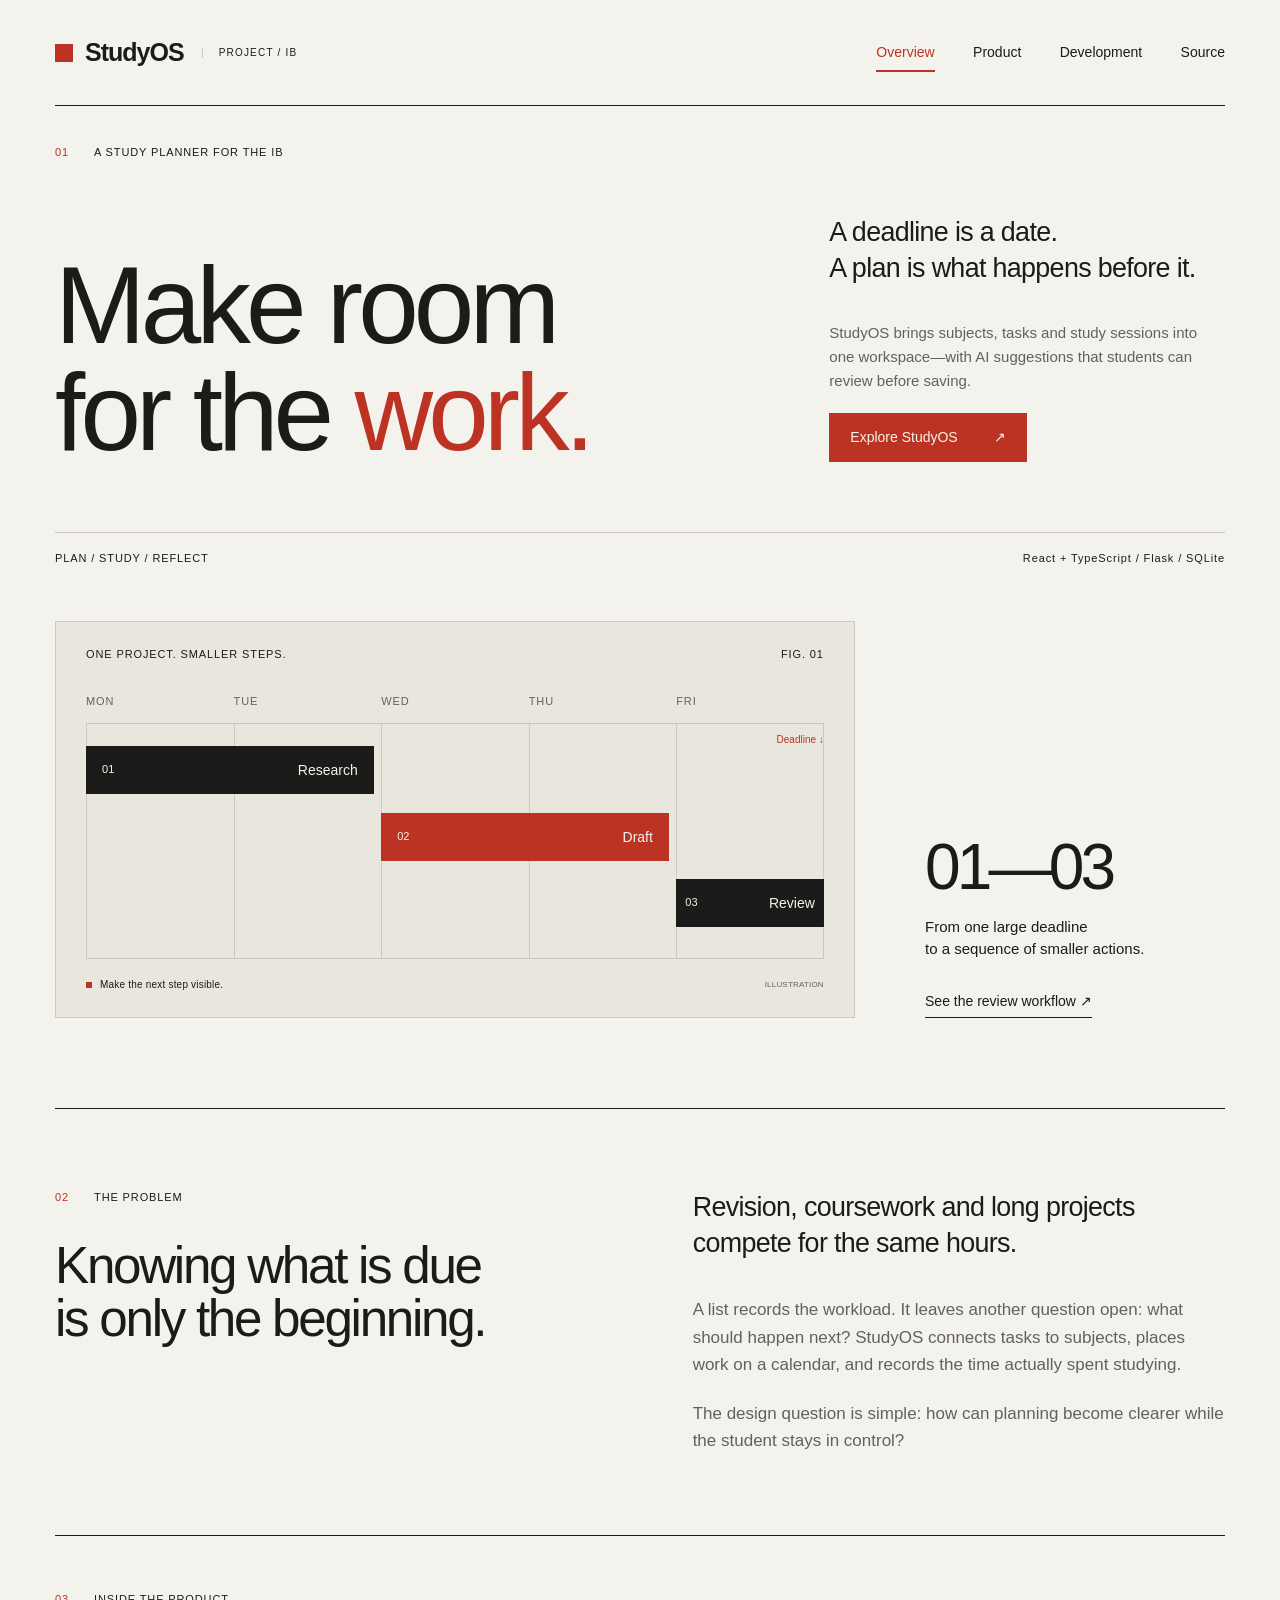
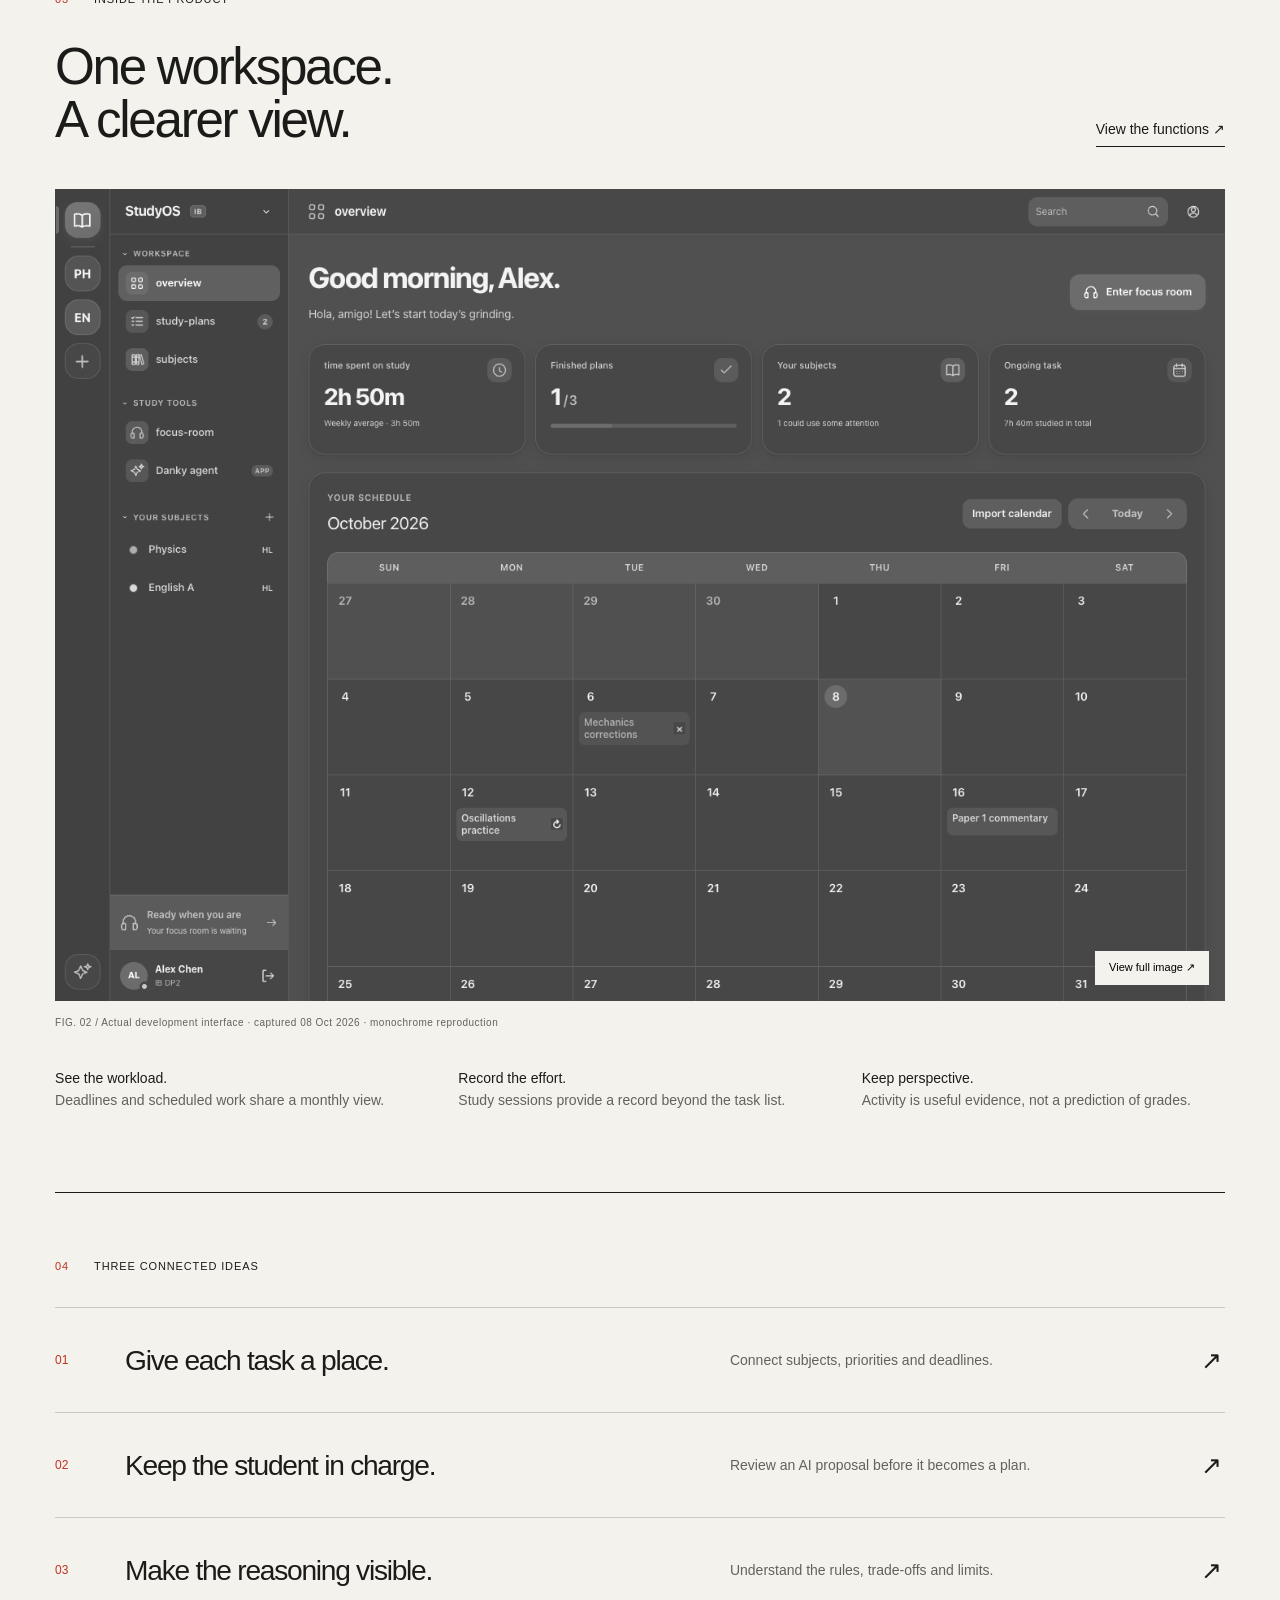
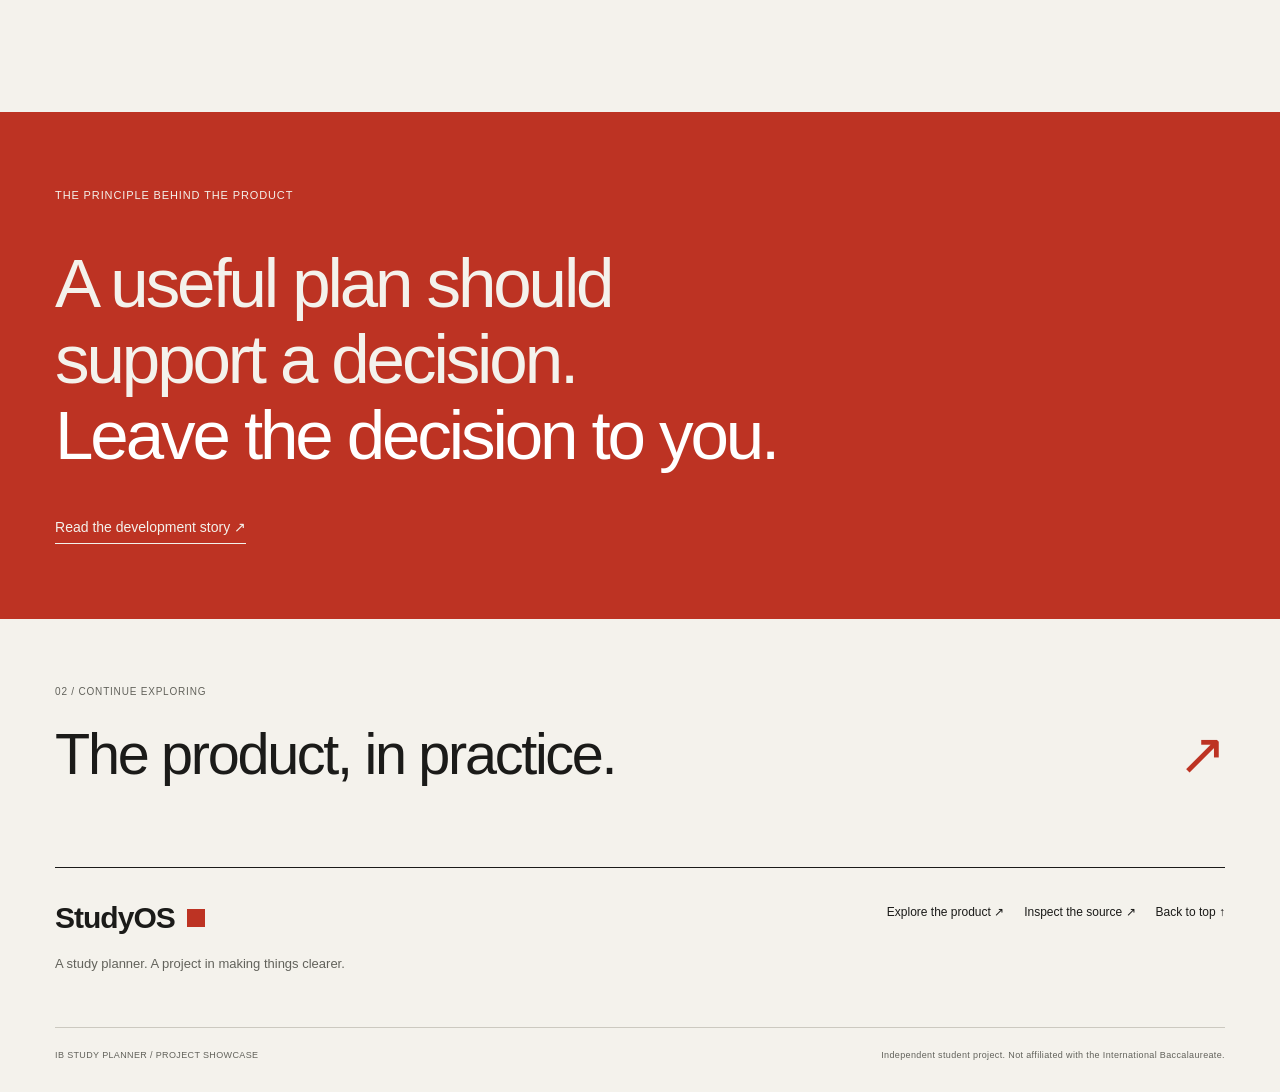
==== index.html @ 7ecabd6c "Fix Pages 404 by publishing showcase files at repository root" ====
<!doctype html>
<html lang="en"><head><meta charset="utf-8"><meta name="viewport" content="width=device-width, initial-scale=1"><meta name="description" content="StudyOS is an IB study planner connecting subjects, deadlines, study sessions and reviewed AI planning. Explore the product and how it is built."><meta name="theme-color" content="#f4f2ec"><title>Overview — StudyOS</title><link rel="icon" href="assets/favicon.svg" type="image/svg+xml"><link rel="stylesheet" href="assets/styles.css"><script src="assets/main.js" defer></script></head>
<body><a class="skip" href="#main">Skip to content</a><header class="site-header wrap"><a class="brand" href="index.html" aria-label="StudyOS home"><span class="brand-mark" aria-hidden="true"></span>StudyOS<span class="brand-tag">PROJECT / IB</span></a><button class="menu-toggle" aria-expanded="false" aria-controls="navigation" hidden>Menu <span aria-hidden="true">+</span></button><nav id="navigation" aria-label="Main navigation"><a href="index.html" aria-current="page">Overview</a><a href="product.html">Product</a><a href="development.html">Development</a><a href="source.html">Source</a></nav></header>
<main id="main">
<section class="hero wrap"><p class="eyebrow"><span>01</span>A STUDY PLANNER FOR THE IB</p><div class="hero-grid"><h1>Make room<br>for the <em>work.</em></h1><div class="hero-aside"><p class="lead">A deadline is a date.<br>A plan is what happens before it.</p><p>StudyOS brings subjects, tasks and study sessions into one workspace—with AI suggestions that students can review before saving.</p><a class="button" href="product.html">Explore StudyOS <span>↗</span></a></div></div><div class="hero-bottom"><span>PLAN / STUDY / REFLECT</span><span>React + TypeScript / Flask / SQLite</span></div></section>
<section class="wrap opening-visual"><div class="week-graphic" aria-label="Illustrative planning diagram: research, draft and review arranged across a week"><div class="graphic-top"><span>ONE PROJECT. SMALLER STEPS.</span><span>FIG. 01</span></div><div class="week-head"><span>MON</span><span>TUE</span><span>WED</span><span>THU</span><span>FRI</span></div><div class="week-body"><div class="week-lines" aria-hidden="true"><i></i><i></i><i></i><i></i><i></i></div><div class="week-block research"><b>01</b><span>Research</span></div><div class="week-block draft"><b>02</b><span>Draft</span></div><div class="week-block review"><b>03</b><span>Review</span></div><span class="deadline">Deadline ↓</span></div><div class="graphic-bottom"><span class="red-dot"></span>Make the next step visible.<span>ILLUSTRATION</span></div></div><div class="visual-note"><span class="oversize-number">01—03</span><p>From one large deadline<br>to a sequence of smaller actions.</p><a class="text-link" href="product.html#review">See the review workflow ↗</a></div></section>
<section class="wrap editorial-section"><div><p class="eyebrow"><span>02</span>THE PROBLEM</p><h2>Knowing what is due<br>is only the beginning.</h2></div><div class="prose"><p class="lead">Revision, coursework and long projects compete for the same hours.</p><p>A list records the workload. It leaves another question open: what should happen next? StudyOS connects tasks to subjects, places work on a calendar, and records the time actually spent studying.</p><p>The design question is simple: how can planning become clearer while the student stays in control?</p></div></section>
<section class="wrap evidence"><p class="eyebrow"><span>03</span>INSIDE THE PRODUCT</p><div class="section-heading"><h2>One workspace.<br>A clearer view.</h2><a class="text-link" href="product.html">View the functions ↗</a></div><figure class="capture"><button class="image-zoom" data-image="assets/images/overview.png" data-alt="StudyOS overview with study totals, subject navigation and a monthly task calendar" aria-label="Enlarge: StudyOS overview with study totals, subject navigation and a monthly task calendar"><img src="assets/images/overview.png" alt="StudyOS overview with study totals, subject navigation and a monthly task calendar" loading="lazy" width="1440" height="1000"><span class="zoom-label">View full image ↗</span></button><figcaption>FIG. 02 / Actual development interface · captured 08 Oct 2026 · monochrome reproduction</figcaption></figure><div class="caption-grid"><p><b>See the workload.</b><br>Deadlines and scheduled work share a monthly view.</p><p><b>Record the effort.</b><br>Study sessions provide a record beyond the task list.</p><p><b>Keep perspective.</b><br>Activity is useful evidence, not a prediction of grades.</p></div></section>
<section class="wrap selected-section"><p class="eyebrow"><span>04</span>THREE CONNECTED IDEAS</p><a class="feature-row" href="product.html#organise"><span>01</span><h3>Give each task a place.</h3><p>Connect subjects, priorities and deadlines.</p><b>↗</b></a><a class="feature-row" href="product.html#review"><span>02</span><h3>Keep the student in charge.</h3><p>Review an AI proposal before it becomes a plan.</p><b>↗</b></a><a class="feature-row" href="development.html#decisions"><span>03</span><h3>Make the reasoning visible.</h3><p>Understand the rules, trade-offs and limits.</p><b>↗</b></a></section>
<section class="statement"><div class="wrap"><p class="eyebrow">THE PRINCIPLE BEHIND THE PRODUCT</p><p class="statement-text">A useful plan should<br>support a decision.<br><span>Leave the decision to you.</span></p><a href="development.html" class="text-link">Read the development story ↗</a></div></section><a class="next-page wrap" href="product.html"><span class="eyebrow">02 / CONTINUE EXPLORING</span><span>The product, in practice.<b aria-hidden="true">↗</b></span></a>
</main><footer class="wrap site-footer"><div><a class="brand" href="index.html">StudyOS<span class="brand-mark" aria-hidden="true"></span></a><p>A study planner. A project in making things clearer.</p></div><div class="footer-links"><a href="product.html">Explore the product ↗</a><a href="source.html">Inspect the source ↗</a><a href="#main">Back to top ↑</a></div><div class="footer-bottom"><span>IB STUDY PLANNER / PROJECT SHOWCASE</span><span>Independent student project. Not affiliated with the International Baccalaureate.</span></div></footer><dialog class="image-dialog" aria-labelledby="image-title"><div class="dialog-top"><p id="image-title">Product screenshot</p><button class="close-dialog" aria-label="Close enlarged screenshot">Close ×</button></div><img alt=""><p class="dialog-hint">Development capture · monochrome reproduction</p></dialog></body></html>
---- assets/styles.css ----
:root{--paper:#f4f2ec;--ink:#1b1b19;--muted:#62625b;--red:#bd3323;--line:#ccc9c0;--soft:#e9e6dd;--white:#fff;--gutter:clamp(22px,4.3vw,78px)}*{box-sizing:border-box}html{scroll-behavior:auto;scroll-padding-top:30px}body{margin:0;background:var(--paper);color:var(--ink);font-family:"Helvetica Neue",Helvetica,Arial,sans-serif;font-size:17px;line-height:1.6;-webkit-font-smoothing:antialiased}::selection{background:var(--red);color:white}a{color:inherit;text-decoration:none}a,button,input,summary{-webkit-tap-highlight-color:transparent}button,input{font:inherit}button{cursor:pointer}button:disabled{cursor:default}button,a,summary,input{outline-offset:6px}:focus-visible{outline:2px solid var(--red)}p{margin:0 0 1.3em}h1,h2,h3{margin:0;line-height:1.04;font-weight:500;letter-spacing:-.045em}h1{font-size:clamp(58px,8.5vw,132px);line-height:.98}h2{font-size:clamp(36px,4vw,62px)}h3{font-size:28px}h1 em{font-style:normal;color:var(--red)}img{display:block;max-width:100%}.wrap{width:calc(100% - var(--gutter)*2);max-width:1440px;margin-inline:auto}.skip{position:fixed;top:-90px;left:20px;background:var(--ink);color:white;padding:12px 24px;z-index:20}.skip:focus{top:15px}.site-header{min-height:106px;display:flex;align-items:center;justify-content:space-between;border-bottom:1px solid var(--ink);gap:24px}.brand{display:inline-flex;align-items:center;gap:12px;font-size:25px;font-weight:700;letter-spacing:-1px;line-height:1}.brand-mark{display:block;width:18px;height:18px;background:var(--red)}.brand-tag{font-size:10px;letter-spacing:.12em;font-weight:500;border-left:1px solid var(--line);padding-left:16px;margin-left:6px}nav{display:flex;gap:clamp(18px,3vw,43px);font-size:14px}nav a{position:relative;padding:12px 0}nav a::after{content:"";position:absolute;left:0;bottom:4px;width:0;height:2px;background:var(--red);transition:width .18s}nav a:hover::after,nav a[aria-current=page]::after{width:100%}nav a[aria-current=page]{color:var(--red)}.menu-toggle{display:none;border:0;background:none;padding:8px 0;font-size:14px}.menu-toggle span{margin-left:14px}.eyebrow,.hero-bottom,.graphic-top,.graphic-bottom,.week-head,.specimen-top,.demo-top,.proposal-status,.function-list article>span,.status-label,.map-caption,.system-flow small,.system-aside>span,.repo-link>div,.footer-bottom,.small-note,.capture figcaption,.dialog-hint{font-size:11px;font-weight:500;letter-spacing:.08em;line-height:1.6}.eyebrow{display:flex;align-items:baseline;gap:25px;margin:0 0 32px;text-transform:uppercase}.eyebrow>span{color:var(--red)}.hero{padding-top:38px}.hero-grid{display:grid;grid-template-columns:7fr 4fr;gap:7%;padding:20px 0 66px;align-items:end}.hero-aside{max-width:370px;padding-bottom:4px}.hero-aside p:not(.lead){font-size:15px;color:var(--muted)}.lead{font-size:clamp(21px,2.1vw,30px);line-height:1.35;letter-spacing:-.025em}.button{display:inline-flex;justify-content:space-between;align-items:center;gap:36px;background:var(--red);border:1px solid var(--red);padding:14px 20px;color:var(--paper);font-size:14px;line-height:1.4;transition:background .2s}.button:hover{background:var(--ink);border-color:var(--ink)}.button:disabled{background:var(--ink);border-color:var(--ink)}.hero-bottom{display:flex;justify-content:space-between;border-top:1px solid var(--line);padding:17px 0}.opening-visual{display:grid;grid-template-columns:8fr 3fr;gap:6%;padding:36px 0 90px;align-items:end}.week-graphic{background:var(--soft);border:1px solid var(--line);padding:24px 30px}.graphic-top{display:flex;justify-content:space-between;margin-bottom:30px;gap:15px}.week-head{display:grid;grid-template-columns:repeat(5,1fr);padding-bottom:12px;color:var(--muted)}.week-body{position:relative;height:236px;border-top:1px solid var(--line);border-bottom:1px solid var(--line);margin-bottom:18px}.week-lines{position:absolute;inset:0;display:grid;grid-template-columns:repeat(5,1fr)}.week-lines i{border-left:1px solid var(--line)}.week-lines i:last-child{border-right:1px solid var(--line)}.week-block{position:absolute;display:flex;justify-content:space-between;align-items:center;font-size:14px;padding:13px 16px;color:var(--paper);gap:10px}.week-block b{font-size:11px;font-weight:400}.research{left:0;top:22px;width:39%;background:var(--ink)}.draft{left:40%;top:89px;width:39%;background:var(--red)}.review{left:80%;top:155px;width:20%;background:var(--ink);padding-inline:9px}.deadline{position:absolute;right:0;top:8px;color:var(--red);font-size:10px}.graphic-bottom{display:flex;align-items:center;gap:8px;font-size:10px;letter-spacing:.02em}.graphic-bottom>span:last-child{margin-left:auto;color:var(--muted);font-size:8px}.red-dot{width:6px;height:6px;background:var(--red)}.oversize-number{font-size:clamp(38px,5vw,72px);letter-spacing:-.06em;line-height:1}.visual-note p{font-size:15px;line-height:1.45;margin:17px 0 27px}.text-link{font-size:14px;display:inline-block;border-bottom:1px solid currentColor;padding-bottom:5px}.text-link:hover{color:var(--red)}.editorial-section{display:grid;grid-template-columns:1fr 1fr;gap:9%;padding-block:80px;border-top:1px solid var(--ink)}.prose{max-width:550px}.prose p:last-child{margin-bottom:0}.prose p:not(.lead){color:var(--muted)}.evidence{padding-block:55px 80px;border-top:1px solid var(--ink)}.section-heading{display:flex;justify-content:space-between;align-items:end;gap:36px;margin-bottom:42px}.section-heading>p{max-width:390px;font-size:16px;margin:0;color:var(--muted)}.capture{margin:0}.image-zoom{position:relative;display:block;width:100%;padding:0;border:0;background:#424242;overflow:hidden}.image-zoom img{width:100%;height:auto;filter:grayscale(1)}.zoom-label{position:absolute;right:16px;bottom:16px;background:var(--paper);padding:8px 14px;font-size:11px}.image-zoom:hover .zoom-label{background:var(--red);color:var(--paper)}.capture figcaption{margin-top:14px;font-size:10px;letter-spacing:.05em;color:var(--muted)}.caption-grid{display:grid;grid-template-columns:repeat(3,1fr);gap:40px;margin-top:36px}.caption-grid p{font-size:14px;margin:0;color:var(--muted)}.caption-grid b{color:var(--ink);font-weight:500}.selected-section{padding-block:65px 90px;border-top:1px solid var(--ink)}.feature-row{display:grid;grid-template-columns:45px 1.3fr 1fr 24px;gap:25px;align-items:center;padding:32px 0;border-top:1px solid var(--line)}.feature-row>span{font-size:12px;color:var(--red)}.feature-row h3{font-size:clamp(22px,2.2vw,32px)}.feature-row p{font-size:14px;color:var(--muted);margin:0}.feature-row>b{font-weight:400;font-size:25px}.feature-row:hover h3{color:var(--red)}.statement{background:var(--red);color:var(--paper);padding:75px 0}.statement-text{font-size:clamp(36px,5.4vw,80px);letter-spacing:-.045em;line-height:1.1;margin:40px 0}.statement-text>span{color:#fff}.statement .text-link:hover{color:var(--paper)}.next-page{display:block;padding-block:65px 80px}.next-page>.eyebrow{font-size:10px;color:var(--muted);margin-bottom:23px}.next-page>span:last-child{display:flex;justify-content:space-between;align-items:center;font-size:clamp(29px,4.5vw,65px);line-height:1.1;letter-spacing:-.04em;gap:20px}.next-page b{font-weight:400;color:var(--red)}.next-page:hover>span:last-child{color:var(--red)}.site-footer{border-top:1px solid var(--ink);padding-top:35px;display:grid;grid-template-columns:1fr 1fr;gap:35px}.site-footer .brand{font-size:30px}.site-footer p{font-size:13px;margin-top:18px;color:var(--muted)}.footer-links{display:flex;justify-content:flex-end;gap:20px;align-items:start;flex-wrap:wrap;font-size:12px}.footer-links a:hover{color:var(--red)}.footer-bottom{grid-column:1/-1;display:flex;justify-content:space-between;gap:25px;color:var(--muted);padding:20px 0 30px;border-top:1px solid var(--line);font-size:9px;letter-spacing:.04em}.page-intro{padding-block:38px 75px}.page-intro h1{margin:25px 0 48px}.intro-tail{display:grid;grid-template-columns:1fr 1fr;gap:9%;align-items:start}.intro-tail p{margin:0;max-width:540px}.intro-tail p:not(.lead){font-size:16px;color:var(--muted)}.task-specimen{border:1px solid var(--line);padding:25px;margin-top:35px}.specimen-top{display:flex;justify-content:space-between;gap:20px;color:var(--red);font-size:9px}.task-specimen h3{font-size:26px;line-height:1.2;margin:22px 0}.task-specimen dl{margin:0}.task-specimen dl>div{display:grid;grid-template-columns:100px 1fr;gap:12px;padding:12px 0;border-top:1px solid var(--line);font-size:13px}.task-specimen dt{color:var(--muted)}.task-specimen dd{margin:0}.demo-section{background:var(--soft);padding-block:70px}.demo{border:1px solid var(--ink);background:var(--paper)}.demo-top{display:flex;justify-content:space-between;gap:20px;padding:16px 25px;border-bottom:1px solid var(--line);font-size:9px}.step-track{display:grid;grid-template-columns:repeat(3,1fr);padding:0;margin:0;list-style:none;border-bottom:1px solid var(--line)}.step-track li{padding:20px 25px;color:var(--muted);font-size:14px;border-right:1px solid var(--line)}.step-track li:last-child{border:0}.step-track b{font-weight:400;margin-right:20px}.step-track li[aria-current=step]{background:var(--red);color:var(--paper)}.demo-content{display:grid;grid-template-columns:1fr 1fr;gap:9%;padding:40px}.demo-content h3{font-size:34px;line-height:1.1;margin-bottom:20px}.demo-content p:not(.eyebrow){font-size:14px}.demo-content .eyebrow{font-size:10px;color:var(--red);margin-bottom:22px}.demo-actions{display:flex;gap:15px;align-items:center;flex-wrap:wrap;margin-top:28px}.reset-button{background:none;border:0;border-bottom:1px solid var(--muted);padding:5px 0;font-size:12px}.demo-feedback{min-height:23px;margin:15px 0 0;color:var(--red);font-size:13px!important}.proposal{align-self:start;border:1px solid var(--line);padding:22px}.proposal-status{color:var(--red);font-size:10px!important;padding-bottom:14px;border-bottom:1px solid var(--line);margin-bottom:20px}.proposal label{display:flex;justify-content:space-between;gap:10px;font-size:12px}.proposal label span{font-size:10px;color:var(--muted)}.proposal input{width:100%;font-size:17px;margin:12px 0 20px;padding:12px;border:1px solid var(--line);background:transparent;min-width:0;border-radius:0;color:var(--ink)}.proposal input:not([readonly]){border-color:var(--red);background:white}.proposal-row{display:grid;grid-template-columns:22px 1fr auto;gap:12px;align-items:center;border-top:1px solid var(--line);padding:18px 0;font-size:12px}.proposal-row b{font-weight:500}.proposal-row small{color:var(--muted)}.proposal-foot{padding-top:16px;border-top:1px solid var(--line);color:var(--muted);font-size:11px!important;margin:0}.below-demo{display:grid;grid-template-columns:1fr 1fr;gap:9%;margin-top:25px;align-items:start}.below-demo p{font-size:13px;margin:0}.below-demo .text-link{justify-self:end}.small-note{font-size:12px;font-weight:400;letter-spacing:0;color:var(--muted);margin:22px 0 0}.function-list article{padding-block:28px;border-top:1px solid var(--line)}.function-list article:first-child{padding-top:0;border:0}.function-list article>span{color:var(--red);font-size:10px}.function-list h3{margin:14px 0;font-size:28px;line-height:1.1}.function-list p{font-size:15px;color:var(--muted);margin:0}.requirements{padding-left:22px}.requirements li{padding:0 0 18px 6px;font-size:16px}.requirements b{font-weight:500}.system-section,.data-section,.roadmap-section{padding-block:70px 85px;border-top:1px solid var(--ink)}.system-flow{display:grid;grid-template-columns:1fr 50px 1fr 50px 1fr;align-items:center}.system-flow article{min-height:235px;padding:28px 22px;background:var(--soft);border-top:3px solid var(--ink);display:flex;flex-direction:column}.system-flow article>span{font-size:10px;color:var(--red);letter-spacing:.07em}.system-flow h3{margin:25px 0 15px;font-size:30px}.system-flow p{font-size:14px;color:var(--muted)}.system-flow small{margin-top:auto;font-size:10px;letter-spacing:0}.flow-arrow{text-align:center;color:var(--red);font-size:27px}.system-aside{border-top:1px solid var(--line);padding-top:23px;margin:28px 0 0;font-size:14px;color:var(--muted)}.system-aside>span{color:var(--red);margin-right:20px}.data-map{background:var(--soft);padding:38px}.data-owner{max-width:350px;margin:auto;text-align:center;border:1px solid var(--ink);padding:25px;background:var(--paper)}.data-owner>span{font-size:10px;color:var(--red);letter-spacing:.08em}.data-owner h3{font-size:30px;margin:12px 0}.data-owner p{font-size:13px;margin:0}.map-connector{text-align:center;font-size:32px;color:var(--red);padding:15px}.data-branches{display:grid;grid-template-columns:repeat(3,1fr);gap:25px}.data-branches article{border-top:2px solid var(--red);padding:25px;background:var(--paper)}.data-branches article>span{font-size:11px;color:var(--red)}.data-branches h3{margin:15px 0}.data-branches p{font-size:14px;margin-bottom:20px}.data-branches small{font-size:11px;color:var(--muted)}.map-caption{text-align:center;font-size:11px;font-weight:400;letter-spacing:0;margin:25px auto 0;max-width:520px}details{border-top:1px solid var(--line)}details:last-child{border-bottom:1px solid var(--line)}summary{list-style:none;display:grid;grid-template-columns:45px 1fr 25px;gap:25px;align-items:center;cursor:pointer;padding:28px 0}summary::-webkit-details-marker{display:none}summary>span:first-child{font-size:12px;color:var(--red)}summary h3{font-size:clamp(22px,2.5vw,34px);line-height:1.2}.details-symbol{font-size:25px;font-weight:300;color:var(--red);transition:transform .2s}details[open] .details-symbol{transform:rotate(45deg)}.details-content{margin-left:70px;max-width:680px;padding-bottom:18px}.details-content p{font-size:15px;color:var(--muted)}.details-content b{font-weight:500;color:var(--ink)}.roadmap{list-style:none;padding:0;margin:0}.roadmap li{display:grid;grid-template-columns:80px 1fr;gap:35px;padding:30px 0;border-top:1px solid var(--line)}.roadmap-index{font-size:38px;letter-spacing:-.05em;color:var(--red);line-height:1.1}.status-label{font-size:9px;color:var(--red)}.roadmap h3{font-size:29px;margin:12px 0}.roadmap p{font-size:15px;color:var(--muted);margin:0;max-width:680px}.future .status-label{color:var(--muted)}.repositories{border-top:1px solid var(--ink);display:grid;grid-template-columns:1fr 1fr}.repo-link{padding:40px 35px 40px 0;display:flex;flex-direction:column}.repo-link+ .repo-link{border-left:1px solid var(--line);padding-left:35px;padding-right:0}.repo-link .eyebrow{color:var(--red);font-size:10px}.repo-link h2{display:flex;justify-content:space-between;font-size:clamp(30px,3.4vw,50px);gap:20px}.repo-link h2>span{color:var(--red)}.repo-link p{font-size:15px;max-width:400px;color:var(--muted);margin:25px 0 35px}.repo-link>div{display:flex;flex-direction:column;gap:5px;font-size:10px;letter-spacing:0;margin-top:auto;overflow-wrap:anywhere}.repo-link:hover h2{color:var(--red)}code{font-family:ui-monospace,SFMono-Regular,Consolas,monospace;font-size:.85em;background:var(--soft);padding:2px 5px;overflow-wrap:anywhere}.source-note{border-top:1px solid var(--ink);padding-top:55px}.source-note .inner{width:100%;padding-top:0;border:0}.image-dialog{width:min(96vw,1600px);max-width:none;max-height:94dvh;background:var(--paper);color:var(--ink);padding:18px;border:1px solid var(--ink)}.image-dialog::backdrop{background:#171717dd}.dialog-top{display:flex;justify-content:space-between;align-items:center;gap:20px;margin-bottom:15px}.dialog-top p{font-size:13px;margin:0}.close-dialog{background:var(--ink);color:white;border:0;padding:8px 14px;font-size:12px;flex-shrink:0}.image-dialog>img{margin:auto;filter:grayscale(1);max-height:75dvh;width:auto}.dialog-hint{font-size:10px;margin:10px 0 0;color:var(--muted)}
@media(min-width:1600px){.hero h1{font-size:140px}}@media(max-width:1000px){.brand-tag{display:none}.hero-grid{gap:5%;grid-template-columns:6fr 4fr}.hero-aside .lead{font-size:23px}.opening-visual{grid-template-columns:1fr}.visual-note{display:flex;align-items:center;gap:30px;margin-top:25px;justify-content:space-between}.visual-note p{margin:0}.oversize-number{font-size:44px}.feature-row{grid-template-columns:30px 1.2fr 1fr 20px;gap:20px}.demo-content{padding:28px;gap:6%}.demo-actions{align-items:start}.demo-content h3{font-size:28px}.system-flow{grid-template-columns:1fr 28px 1fr 28px 1fr}.system-flow article{padding:22px 16px}.system-flow h3{font-size:25px}.data-map{padding:28px}.data-branches{gap:15px}.data-branches article{padding:20px 15px}}
@media(max-width:700px){body{font-size:16px}.site-header{min-height:84px;position:relative;flex-wrap:wrap;gap:0;padding:22px 0}.brand{font-size:24px}.menu-toggle:not([hidden]){display:block}nav{width:100%;gap:0;justify-content:space-between;margin-top:20px;border-top:1px solid var(--line);padding-top:10px;font-size:12px}.js nav:not(.is-open){display:none}.hero{padding-top:28px}.eyebrow{font-size:10px;gap:18px;margin-bottom:25px}.hero-grid{grid-template-columns:1fr;gap:30px;padding:10px 0 35px}.hero h1{font-size:clamp(57px,13.5vw,93px)}.hero-aside{max-width:430px;display:block}.hero-aside .lead{font-size:23px}.hero-aside p:not(.lead){font-size:14px}.hero-bottom{font-size:8px;gap:18px}.hero-bottom span:last-child{text-align:right;max-width:135px}.opening-visual{padding:20px 0 50px}.week-graphic{padding:18px 14px}.graphic-top{font-size:8px;margin-bottom:25px}.week-head{font-size:8px}.week-body{height:215px}.week-block{padding:10px 9px;font-size:11px;gap:5px}.week-block b{font-size:9px}.research{width:40%}.draft{width:40%;top:85px}.review{padding-inline:5px;top:145px;font-size:10px}.review b{display:none}.graphic-bottom{font-size:8px;gap:5px}.graphic-bottom>span:last-child{font-size:7px}.visual-note{align-items:start;gap:20px;flex-wrap:wrap}.visual-note p{font-size:13px}.visual-note .text-link{font-size:12px;margin-left:auto}.oversize-number{font-size:35px}.editorial-section{grid-template-columns:1fr;gap:32px;padding-block:48px}.lead{font-size:23px}.evidence{padding-block:40px 45px}.section-heading{display:block;margin-bottom:28px}.section-heading .text-link{margin-top:24px}.section-heading>p{margin-top:25px;max-width:500px;font-size:15px}.capture figcaption{font-size:8px}.zoom-label{font-size:9px;padding:5px 9px;bottom:10px;right:10px}.caption-grid{gap:18px;grid-template-columns:1fr;margin-top:25px}.caption-grid p{font-size:13px;border-top:1px solid var(--line);padding-top:15px}.selected-section{padding-block:40px 50px}.feature-row{grid-template-columns:22px 1fr 20px;gap:15px;padding:25px 0}.feature-row p{grid-column:2;font-size:12px;margin-top:-3px}.feature-row>b{grid-column:3;grid-row:1}.feature-row h3{font-size:24px}.statement{padding-block:45px}.statement-text{font-size:clamp(32px,7vw,48px);margin-block:30px}.statement .eyebrow{font-size:9px}.next-page{padding-block:42px 50px}.next-page>span:last-child{font-size:32px}.site-footer{grid-template-columns:1fr;gap:20px;padding-top:28px}.site-footer p{margin-bottom:0;font-size:12px}.footer-links{justify-content:start;gap:18px;font-size:11px}.footer-bottom{display:flex;flex-direction:column;gap:8px;font-size:8px;padding-bottom:25px}.page-intro{padding-block:28px 45px}.page-intro h1{font-size:clamp(54px,12vw,84px);margin-bottom:32px}.intro-tail{grid-template-columns:1fr;gap:20px}.intro-tail p:not(.lead){font-size:15px}.task-specimen{padding:20px}.task-specimen h3{font-size:25px}.demo-section{padding-block:45px}.demo-top{padding:14px 16px;flex-direction:column;gap:4px;font-size:8px}.step-track li{padding:15px 10px;font-size:11px}.step-track b{margin-right:6px}.demo-content{grid-template-columns:1fr;padding:23px 18px;gap:25px}.demo-content h3{font-size:29px}.demo-content p:not(.eyebrow){font-size:13px}.proposal{padding:18px}.proposal input{font-size:16px}.demo-content .button{padding:13px 15px;gap:18px;font-size:13px}.below-demo{grid-template-columns:1fr;gap:18px}.below-demo .text-link{justify-self:start}.function-list h3{font-size:26px}.system-section,.data-section,.roadmap-section{padding-block:45px}.system-flow{grid-template-columns:1fr}.system-flow article{min-height:0;padding:24px}.system-flow h3{margin:15px 0}.system-flow p br{display:none}.system-flow p{margin-bottom:20px}.flow-arrow{transform:rotate(90deg);padding:4px}.system-aside{font-size:13px}.system-aside>span{display:block;margin:0 0 10px}.data-map{padding:23px 18px}.data-owner{padding:22px 15px}.data-branches{grid-template-columns:1fr;gap:15px}.data-branches article{padding:20px}.data-branches h3{margin:10px 0;font-size:28px}.data-branches p{margin-bottom:12px}.map-caption{font-size:11px}summary{grid-template-columns:25px 1fr 20px;gap:14px;padding-block:22px}summary h3{font-size:23px}.details-content{margin-left:39px;padding-right:5px}.details-content p{font-size:14px}.roadmap li{grid-template-columns:35px 1fr;gap:20px;padding:25px 0}.roadmap-index{font-size:28px}.roadmap h3{font-size:25px}.roadmap p{font-size:14px}.repositories{grid-template-columns:1fr}.repo-link{padding:30px 0}.repo-link+.repo-link{padding:30px 0;border-left:0;border-top:1px solid var(--line)}.repo-link h2{font-size:36px}.source-note{padding-top:35px}.image-dialog{padding:12px}.dialog-top p{font-size:11px}.close-dialog{font-size:11px}.image-dialog>img{max-height:70dvh}}
@media(prefers-reduced-motion:reduce){html{scroll-behavior:auto}*,*::before,*::after{transition:none!important;animation:none!important}}@media print{body{background:white;font-size:11pt}.site-header nav,.menu-toggle,.demo-actions,.next-page,.footer-links,.image-dialog,.zoom-label{display:none!important}.wrap{width:100%;max-width:none}.hero h1,.page-intro h1{font-size:56pt}h2{font-size:28pt}.editorial-section,.evidence,.selected-section,.system-section,.data-section,.roadmap-section{padding-block:25px}.statement{color:black;background:none;border-block:1px solid}.statement-text,.statement-text>span{color:black;font-size:30pt}.capture{break-inside:avoid}.capture img{max-height:400px;object-fit:contain}.site-footer{margin-top:20px}.step-track li[aria-current=step]{color:black}.hero-grid{padding-bottom:30px}.opening-visual{padding-bottom:30px}.image-zoom img{filter:grayscale(1)}a[href^=http]::after{content:" (" attr(href) ")";font-size:8pt;overflow-wrap:anywhere}}
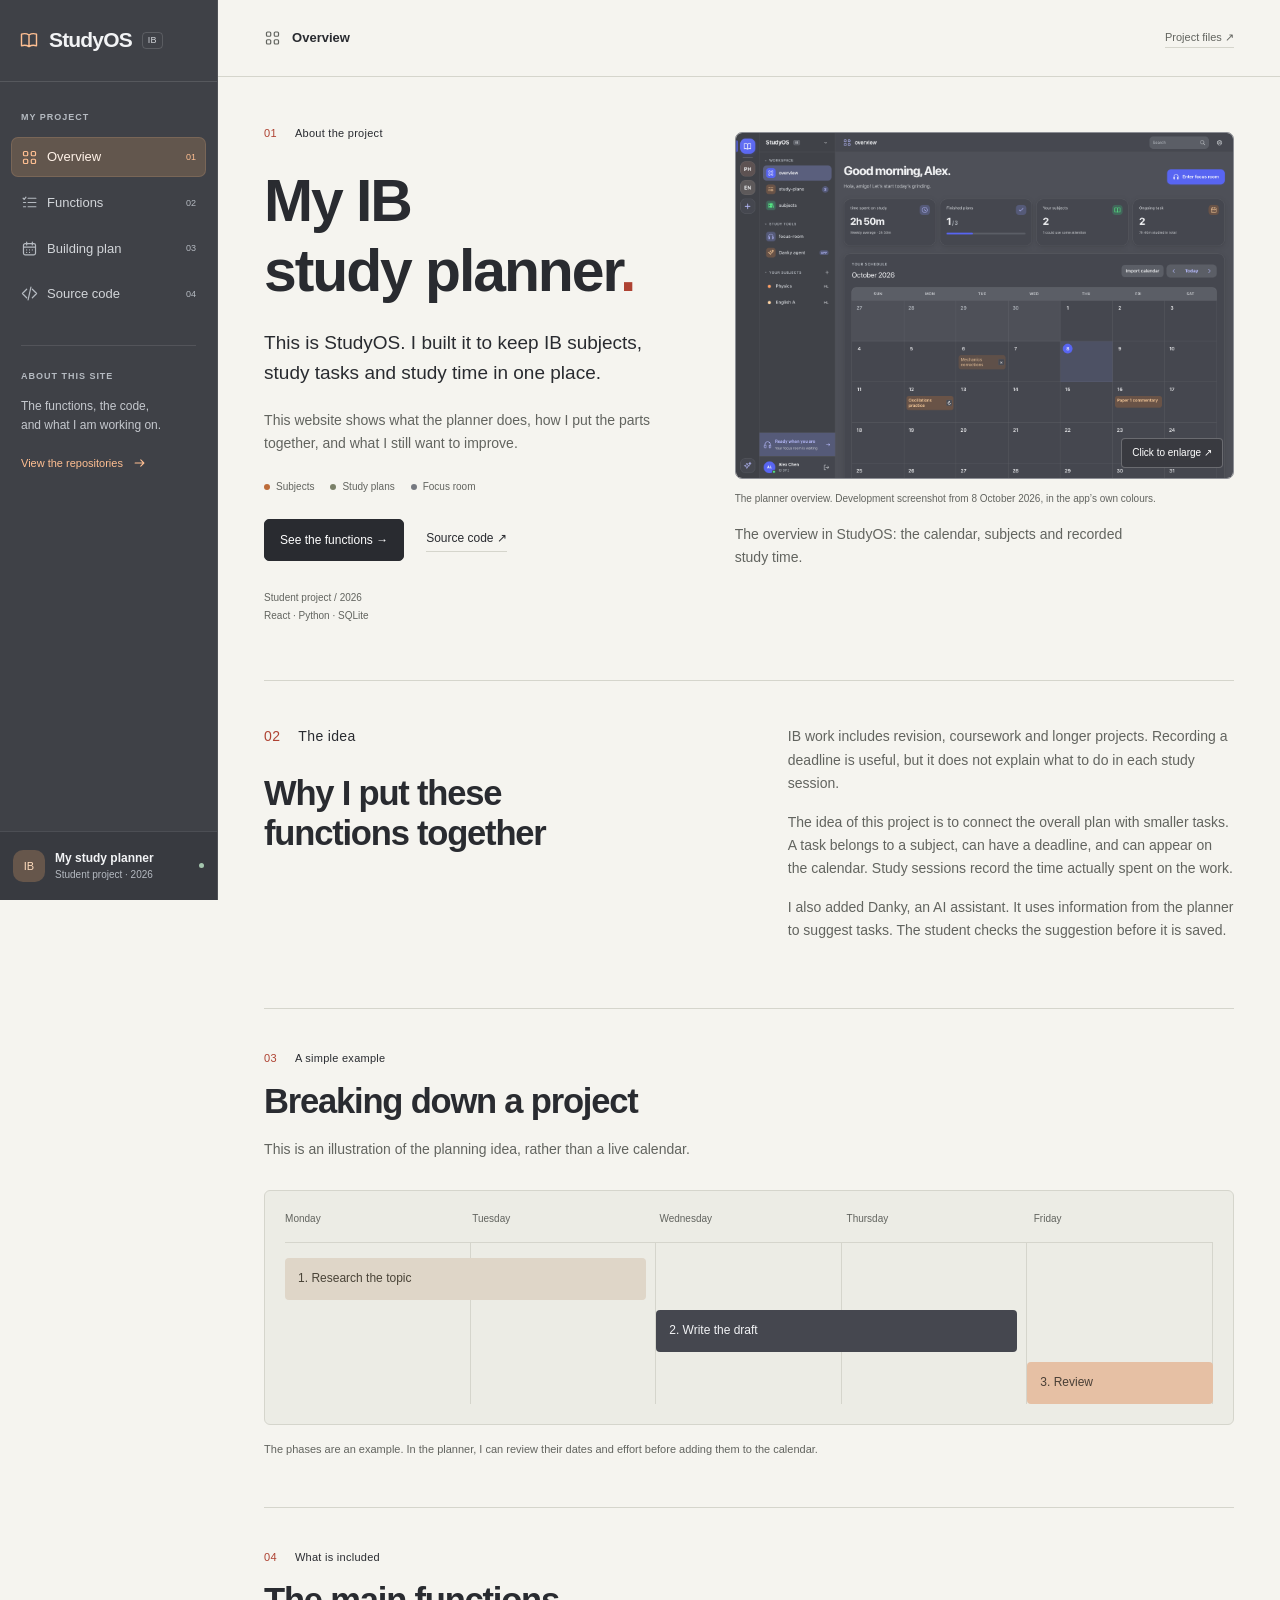
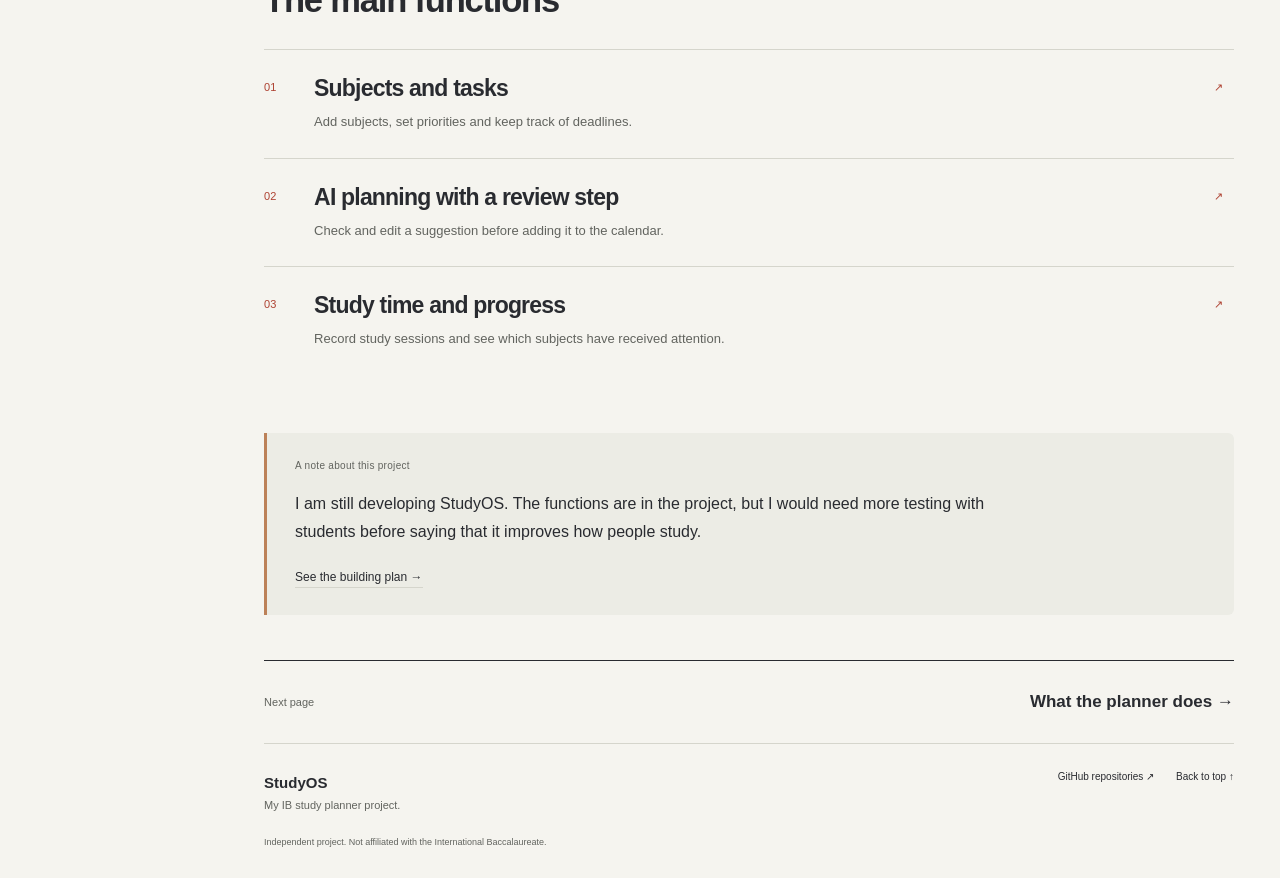
==== commit 654c511d: "Redesign showcase with StudyOS navigation and direct student descriptions" ====
--- a/index.html
+++ b/index.html
@@ -1,11 +1,12 @@
 <!doctype html>
-<html lang="en"><head><meta charset="utf-8"><meta name="viewport" content="width=device-width, initial-scale=1"><meta name="description" content="StudyOS is an IB study planner connecting subjects, deadlines, study sessions and reviewed AI planning. Explore the product and how it is built."><meta name="theme-color" content="#f4f2ec"><title>Overview — StudyOS</title><link rel="icon" href="assets/favicon.svg" type="image/svg+xml"><link rel="stylesheet" href="assets/styles.css"><script src="assets/main.js" defer></script></head>
-<body><a class="skip" href="#main">Skip to content</a><header class="site-header wrap"><a class="brand" href="index.html" aria-label="StudyOS home"><span class="brand-mark" aria-hidden="true"></span>StudyOS<span class="brand-tag">PROJECT / IB</span></a><button class="menu-toggle" aria-expanded="false" aria-controls="navigation" hidden>Menu <span aria-hidden="true">+</span></button><nav id="navigation" aria-label="Main navigation"><a href="index.html" aria-current="page">Overview</a><a href="product.html">Product</a><a href="development.html">Development</a><a href="source.html">Source</a></nav></header>
+<html lang="en"><head><meta charset="utf-8"><meta name="viewport" content="width=device-width, initial-scale=1"><meta name="description" content="StudyOS is my IB study planner project. Here are its functions, the building plan and the source code."><meta name="theme-color" content="#3f4147"><title>My IB study planner | StudyOS</title><link rel="icon" href="assets/favicon.svg" type="image/svg+xml"><link rel="stylesheet" href="assets/styles.css"><script src="assets/main.js" defer></script></head><body><a class="skip" href="#main">Skip to content</a>
+<header class="sidebar"><div class="sidebar-heading"><a class="brand" href="index.html"><svg width="20" height="20" viewBox="0 0 24 24" fill="none" stroke="currentColor" stroke-width="1.7" stroke-linecap="round" stroke-linejoin="round" aria-hidden="true"><path d="M12 6c-3-2-6-2-9-1v14c3-1 6-1 9 1m0-14c3-2 6-2 9-1v14c-3-1-6-1-9 1V6Z"/></svg><span>StudyOS</span><span class="workspace-tag">IB</span></a><button class="menu-toggle" aria-expanded="false" aria-controls="navigation" hidden>Menu +</button></div><nav id="navigation" aria-label="Main navigation"><p class="nav-group">MY PROJECT</p><a href="index.html" aria-current="page"><span class="nav-icon"><svg width="20" height="20" viewBox="0 0 24 24" fill="none" stroke="currentColor" stroke-width="1.7" stroke-linecap="round" stroke-linejoin="round" aria-hidden="true"><path d="M5 3.5h3A1.5 1.5 0 0 1 9.5 5v3A1.5 1.5 0 0 1 8 9.5H5A1.5 1.5 0 0 1 3.5 8V5A1.5 1.5 0 0 1 5 3.5Zm11 0h3A1.5 1.5 0 0 1 20.5 5v3A1.5 1.5 0 0 1 19 9.5h-3A1.5 1.5 0 0 1 14.5 8V5A1.5 1.5 0 0 1 16 3.5ZM5 14.5h3A1.5 1.5 0 0 1 9.5 16v3A1.5 1.5 0 0 1 8 20.5H5A1.5 1.5 0 0 1 3.5 19v-3A1.5 1.5 0 0 1 5 14.5Zm11 0h3a1.5 1.5 0 0 1 1.5 1.5v3a1.5 1.5 0 0 1-1.5 1.5h-3a1.5 1.5 0 0 1-1.5-1.5v-3a1.5 1.5 0 0 1 1.5-1.5Z"/></svg></span><span>Overview</span><span class="nav-number">01</span></a><a href="product.html"><span class="nav-icon"><svg width="20" height="20" viewBox="0 0 24 24" fill="none" stroke="currentColor" stroke-width="1.7" stroke-linecap="round" stroke-linejoin="round" aria-hidden="true"><path d="m3 6 1.5 1.5L7 4.5M10 6h11M3.5 12h3M10 12h11M3.5 18h3M10 18h11"/></svg></span><span>Functions</span><span class="nav-number">02</span></a><a href="development.html"><span class="nav-icon"><svg width="20" height="20" viewBox="0 0 24 24" fill="none" stroke="currentColor" stroke-width="1.7" stroke-linecap="round" stroke-linejoin="round" aria-hidden="true"><path d="M8 3v4m8-4v4M3.5 10h17M6 5h12a2.5 2.5 0 0 1 2.5 2.5v11A2.5 2.5 0 0 1 18 21H6a2.5 2.5 0 0 1-2.5-2.5v-11A2.5 2.5 0 0 1 6 5ZM8 14h.01M12 14h.01M16 14h.01M8 17.5h.01M12 17.5h.01"/></svg></span><span>Building plan</span><span class="nav-number">03</span></a><a href="source.html"><span class="nav-icon"><svg width="20" height="20" viewBox="0 0 24 24" fill="none" stroke="currentColor" stroke-width="1.7" stroke-linecap="round" stroke-linejoin="round" aria-hidden="true"><path d="m8 6-6 6 6 6m8-12 6 6-6 6m-2-15-4 18"/></svg></span><span>Source code</span><span class="nav-number">04</span></a><div class="sidebar-note"><p class="nav-group">ABOUT THIS SITE</p><p>The functions, the code,<br>and what I am working on.</p><a href="source.html" class="sidebar-source">View the repositories <svg width="20" height="20" viewBox="0 0 24 24" fill="none" stroke="currentColor" stroke-width="1.7" stroke-linecap="round" stroke-linejoin="round" aria-hidden="true"><path d="M5 12h14m-5-5 5 5-5 5"/></svg></a></div></nav><div class="sidebar-bottom"><span class="project-avatar">IB</span><div><b>My study planner</b><small>Student project · 2026</small></div><i aria-hidden="true"></i></div></header><div class="site-content"><div class="topbar"><span><svg width="20" height="20" viewBox="0 0 24 24" fill="none" stroke="currentColor" stroke-width="1.7" stroke-linecap="round" stroke-linejoin="round" aria-hidden="true"><path d="M5 3.5h3A1.5 1.5 0 0 1 9.5 5v3A1.5 1.5 0 0 1 8 9.5H5A1.5 1.5 0 0 1 3.5 8V5A1.5 1.5 0 0 1 5 3.5Zm11 0h3A1.5 1.5 0 0 1 20.5 5v3A1.5 1.5 0 0 1 19 9.5h-3A1.5 1.5 0 0 1 14.5 8V5A1.5 1.5 0 0 1 16 3.5ZM5 14.5h3A1.5 1.5 0 0 1 9.5 16v3A1.5 1.5 0 0 1 8 20.5H5A1.5 1.5 0 0 1 3.5 19v-3A1.5 1.5 0 0 1 5 14.5Zm11 0h3a1.5 1.5 0 0 1 1.5 1.5v3a1.5 1.5 0 0 1-1.5 1.5h-3a1.5 1.5 0 0 1-1.5-1.5v-3a1.5 1.5 0 0 1 1.5-1.5Z"/></svg><b>Overview</b></span><a href="source.html">Project files ↗</a></div>
 <main id="main">
-<section class="hero wrap"><p class="eyebrow"><span>01</span>A STUDY PLANNER FOR THE IB</p><div class="hero-grid"><h1>Make room<br>for the <em>work.</em></h1><div class="hero-aside"><p class="lead">A deadline is a date.<br>A plan is what happens before it.</p><p>StudyOS brings subjects, tasks and study sessions into one workspace—with AI suggestions that students can review before saving.</p><a class="button" href="product.html">Explore StudyOS <span>↗</span></a></div></div><div class="hero-bottom"><span>PLAN / STUDY / REFLECT</span><span>React + TypeScript / Flask / SQLite</span></div></section>
-<section class="wrap opening-visual"><div class="week-graphic" aria-label="Illustrative planning diagram: research, draft and review arranged across a week"><div class="graphic-top"><span>ONE PROJECT. SMALLER STEPS.</span><span>FIG. 01</span></div><div class="week-head"><span>MON</span><span>TUE</span><span>WED</span><span>THU</span><span>FRI</span></div><div class="week-body"><div class="week-lines" aria-hidden="true"><i></i><i></i><i></i><i></i><i></i></div><div class="week-block research"><b>01</b><span>Research</span></div><div class="week-block draft"><b>02</b><span>Draft</span></div><div class="week-block review"><b>03</b><span>Review</span></div><span class="deadline">Deadline ↓</span></div><div class="graphic-bottom"><span class="red-dot"></span>Make the next step visible.<span>ILLUSTRATION</span></div></div><div class="visual-note"><span class="oversize-number">01—03</span><p>From one large deadline<br>to a sequence of smaller actions.</p><a class="text-link" href="product.html#review">See the review workflow ↗</a></div></section>
-<section class="wrap editorial-section"><div><p class="eyebrow"><span>02</span>THE PROBLEM</p><h2>Knowing what is due<br>is only the beginning.</h2></div><div class="prose"><p class="lead">Revision, coursework and long projects compete for the same hours.</p><p>A list records the workload. It leaves another question open: what should happen next? StudyOS connects tasks to subjects, places work on a calendar, and records the time actually spent studying.</p><p>The design question is simple: how can planning become clearer while the student stays in control?</p></div></section>
-<section class="wrap evidence"><p class="eyebrow"><span>03</span>INSIDE THE PRODUCT</p><div class="section-heading"><h2>One workspace.<br>A clearer view.</h2><a class="text-link" href="product.html">View the functions ↗</a></div><figure class="capture"><button class="image-zoom" data-image="assets/images/overview.png" data-alt="StudyOS overview with study totals, subject navigation and a monthly task calendar" aria-label="Enlarge: StudyOS overview with study totals, subject navigation and a monthly task calendar"><img src="assets/images/overview.png" alt="StudyOS overview with study totals, subject navigation and a monthly task calendar" loading="lazy" width="1440" height="1000"><span class="zoom-label">View full image ↗</span></button><figcaption>FIG. 02 / Actual development interface · captured 08 Oct 2026 · monochrome reproduction</figcaption></figure><div class="caption-grid"><p><b>See the workload.</b><br>Deadlines and scheduled work share a monthly view.</p><p><b>Record the effort.</b><br>Study sessions provide a record beyond the task list.</p><p><b>Keep perspective.</b><br>Activity is useful evidence, not a prediction of grades.</p></div></section>
-<section class="wrap selected-section"><p class="eyebrow"><span>04</span>THREE CONNECTED IDEAS</p><a class="feature-row" href="product.html#organise"><span>01</span><h3>Give each task a place.</h3><p>Connect subjects, priorities and deadlines.</p><b>↗</b></a><a class="feature-row" href="product.html#review"><span>02</span><h3>Keep the student in charge.</h3><p>Review an AI proposal before it becomes a plan.</p><b>↗</b></a><a class="feature-row" href="development.html#decisions"><span>03</span><h3>Make the reasoning visible.</h3><p>Understand the rules, trade-offs and limits.</p><b>↗</b></a></section>
-<section class="statement"><div class="wrap"><p class="eyebrow">THE PRINCIPLE BEHIND THE PRODUCT</p><p class="statement-text">A useful plan should<br>support a decision.<br><span>Leave the decision to you.</span></p><a href="development.html" class="text-link">Read the development story ↗</a></div></section><a class="next-page wrap" href="product.html"><span class="eyebrow">02 / CONTINUE EXPLORING</span><span>The product, in practice.<b aria-hidden="true">↗</b></span></a>
-</main><footer class="wrap site-footer"><div><a class="brand" href="index.html">StudyOS<span class="brand-mark" aria-hidden="true"></span></a><p>A study planner. A project in making things clearer.</p></div><div class="footer-links"><a href="product.html">Explore the product ↗</a><a href="source.html">Inspect the source ↗</a><a href="#main">Back to top ↑</a></div><div class="footer-bottom"><span>IB STUDY PLANNER / PROJECT SHOWCASE</span><span>Independent student project. Not affiliated with the International Baccalaureate.</span></div></footer><dialog class="image-dialog" aria-labelledby="image-title"><div class="dialog-top"><p id="image-title">Product screenshot</p><button class="close-dialog" aria-label="Close enlarged screenshot">Close ×</button></div><img alt=""><p class="dialog-hint">Development capture · monochrome reproduction</p></dialog></body></html>+<section class="wrap home-intro"><div><p class="section-label"><span>01</span>About the project</p><h1>My IB<br>study planner<span class="red">.</span></h1><p class="intro-text">This is StudyOS. I built it to keep IB subjects, study tasks and study time in one place.</p><p>This website shows what the planner does, how I put the parts together, and what I still want to improve.</p><div class="subject-strip" aria-label="Parts of the planner"><span><i></i>Subjects</span><span><i></i>Study plans</span><span><i></i>Focus room</span></div><div class="intro-links"><a class="button" href="product.html">See the functions →</a><a class="simple-link" href="source.html">Source code ↗</a></div><p class="project-info">Student project / 2026<br>React · Python · SQLite</p></div><div class="intro-image"><figure class="capture"><button class="image-zoom" data-image="assets/images/overview.png" data-alt="StudyOS overview showing study records and a monthly calendar" aria-label="Enlarge: StudyOS overview showing study records and a monthly calendar"><img src="assets/images/overview.png" alt="StudyOS overview showing study records and a monthly calendar" width="1440" height="1000" loading="lazy"><span>Click to enlarge ↗</span></button><figcaption>The planner overview. Development screenshot from 8 October 2026, in the app’s own colours.</figcaption></figure><p class="image-note">The overview in StudyOS: the calendar, subjects and recorded study time.</p></div></section>
+<section class="wrap split-section"><div><p class="section-label"><span>02</span>The idea</p><h2>Why I put these<br>functions together</h2></div><div><p>IB work includes revision, coursework and longer projects. Recording a deadline is useful, but it does not explain what to do in each study session.</p><p>The idea of this project is to connect the overall plan with smaller tasks. A task belongs to a subject, can have a deadline, and can appear on the calendar. Study sessions record the time actually spent on the work.</p><p>I also added Danky, an AI assistant. It uses information from the planner to suggest tasks. The student checks the suggestion before it is saved.</p></div></section>
+<section class="wrap section"><div class="section-heading"><p class="section-label"><span>03</span>A simple example</p><h2>Breaking down a project</h2><p>This is an illustration of the planning idea, rather than a live calendar.</p></div><div class="week-example" aria-label="An example project with research on Monday and Tuesday, drafting on Wednesday and Thursday, and review on Friday"><div class="week-days"><span>Monday</span><span>Tuesday</span><span>Wednesday</span><span>Thursday</span><span>Friday</span></div><div class="week-tasks"><span class="research">1. Research the topic</span><span class="draft">2. Write the draft</span><span class="review">3. Review</span></div></div><p class="small-note">The phases are an example. In the planner, I can review their dates and effort before adding them to the calendar.</p></section>
+<section class="wrap section"><div class="section-heading"><p class="section-label"><span>04</span>What is included</p><h2>The main functions</h2></div><div class="feature-list"><a href="product.html#organise"><span>01</span><div><h3>Subjects and tasks</h3><p>Add subjects, set priorities and keep track of deadlines.</p></div><span>↗</span></a><a href="product.html#review"><span>02</span><div><h3>AI planning with a review step</h3><p>Check and edit a suggestion before adding it to the calendar.</p></div><span>↗</span></a><a href="product.html#study"><span>03</span><div><h3>Study time and progress</h3><p>Record study sessions and see which subjects have received attention.</p></div><span>↗</span></a></div></section>
+<section class="wrap personal-note"><p class="note-label">A note about this project</p><p>I am still developing StudyOS. The functions are in the project, but I would need more testing with students before saying that it improves how people study.</p><a class="simple-link" href="development.html">See the building plan →</a></section><div class="wrap next-page"><span>Next page</span><a href="product.html">What the planner does →</a></div>
+</main>
+<footer class="wrap site-footer"><p><b>StudyOS</b><br>My IB study planner project.</p><div><a href="source.html">GitHub repositories ↗</a><a href="#main">Back to top ↑</a></div><small>Independent project. Not affiliated with the International Baccalaureate.</small></footer></div>
+<dialog class="image-dialog" aria-labelledby="image-title"><div class="dialog-top"><p id="image-title">Product screenshot</p><button class="close-dialog" aria-label="Close enlarged screenshot">Close ×</button></div><img alt=""><p class="dialog-note">Actual development interface. Click Close or press Escape to return.</p></dialog></body></html>
--- a/assets/styles.css
+++ b/assets/styles.css
@@ -1,4 +1,313 @@
-:root{--paper:#f4f2ec;--ink:#1b1b19;--muted:#62625b;--red:#bd3323;--line:#ccc9c0;--soft:#e9e6dd;--white:#fff;--gutter:clamp(22px,4.3vw,78px)}*{box-sizing:border-box}html{scroll-behavior:auto;scroll-padding-top:30px}body{margin:0;background:var(--paper);color:var(--ink);font-family:"Helvetica Neue",Helvetica,Arial,sans-serif;font-size:17px;line-height:1.6;-webkit-font-smoothing:antialiased}::selection{background:var(--red);color:white}a{color:inherit;text-decoration:none}a,button,input,summary{-webkit-tap-highlight-color:transparent}button,input{font:inherit}button{cursor:pointer}button:disabled{cursor:default}button,a,summary,input{outline-offset:6px}:focus-visible{outline:2px solid var(--red)}p{margin:0 0 1.3em}h1,h2,h3{margin:0;line-height:1.04;font-weight:500;letter-spacing:-.045em}h1{font-size:clamp(58px,8.5vw,132px);line-height:.98}h2{font-size:clamp(36px,4vw,62px)}h3{font-size:28px}h1 em{font-style:normal;color:var(--red)}img{display:block;max-width:100%}.wrap{width:calc(100% - var(--gutter)*2);max-width:1440px;margin-inline:auto}.skip{position:fixed;top:-90px;left:20px;background:var(--ink);color:white;padding:12px 24px;z-index:20}.skip:focus{top:15px}.site-header{min-height:106px;display:flex;align-items:center;justify-content:space-between;border-bottom:1px solid var(--ink);gap:24px}.brand{display:inline-flex;align-items:center;gap:12px;font-size:25px;font-weight:700;letter-spacing:-1px;line-height:1}.brand-mark{display:block;width:18px;height:18px;background:var(--red)}.brand-tag{font-size:10px;letter-spacing:.12em;font-weight:500;border-left:1px solid var(--line);padding-left:16px;margin-left:6px}nav{display:flex;gap:clamp(18px,3vw,43px);font-size:14px}nav a{position:relative;padding:12px 0}nav a::after{content:"";position:absolute;left:0;bottom:4px;width:0;height:2px;background:var(--red);transition:width .18s}nav a:hover::after,nav a[aria-current=page]::after{width:100%}nav a[aria-current=page]{color:var(--red)}.menu-toggle{display:none;border:0;background:none;padding:8px 0;font-size:14px}.menu-toggle span{margin-left:14px}.eyebrow,.hero-bottom,.graphic-top,.graphic-bottom,.week-head,.specimen-top,.demo-top,.proposal-status,.function-list article>span,.status-label,.map-caption,.system-flow small,.system-aside>span,.repo-link>div,.footer-bottom,.small-note,.capture figcaption,.dialog-hint{font-size:11px;font-weight:500;letter-spacing:.08em;line-height:1.6}.eyebrow{display:flex;align-items:baseline;gap:25px;margin:0 0 32px;text-transform:uppercase}.eyebrow>span{color:var(--red)}.hero{padding-top:38px}.hero-grid{display:grid;grid-template-columns:7fr 4fr;gap:7%;padding:20px 0 66px;align-items:end}.hero-aside{max-width:370px;padding-bottom:4px}.hero-aside p:not(.lead){font-size:15px;color:var(--muted)}.lead{font-size:clamp(21px,2.1vw,30px);line-height:1.35;letter-spacing:-.025em}.button{display:inline-flex;justify-content:space-between;align-items:center;gap:36px;background:var(--red);border:1px solid var(--red);padding:14px 20px;color:var(--paper);font-size:14px;line-height:1.4;transition:background .2s}.button:hover{background:var(--ink);border-color:var(--ink)}.button:disabled{background:var(--ink);border-color:var(--ink)}.hero-bottom{display:flex;justify-content:space-between;border-top:1px solid var(--line);padding:17px 0}.opening-visual{display:grid;grid-template-columns:8fr 3fr;gap:6%;padding:36px 0 90px;align-items:end}.week-graphic{background:var(--soft);border:1px solid var(--line);padding:24px 30px}.graphic-top{display:flex;justify-content:space-between;margin-bottom:30px;gap:15px}.week-head{display:grid;grid-template-columns:repeat(5,1fr);padding-bottom:12px;color:var(--muted)}.week-body{position:relative;height:236px;border-top:1px solid var(--line);border-bottom:1px solid var(--line);margin-bottom:18px}.week-lines{position:absolute;inset:0;display:grid;grid-template-columns:repeat(5,1fr)}.week-lines i{border-left:1px solid var(--line)}.week-lines i:last-child{border-right:1px solid var(--line)}.week-block{position:absolute;display:flex;justify-content:space-between;align-items:center;font-size:14px;padding:13px 16px;color:var(--paper);gap:10px}.week-block b{font-size:11px;font-weight:400}.research{left:0;top:22px;width:39%;background:var(--ink)}.draft{left:40%;top:89px;width:39%;background:var(--red)}.review{left:80%;top:155px;width:20%;background:var(--ink);padding-inline:9px}.deadline{position:absolute;right:0;top:8px;color:var(--red);font-size:10px}.graphic-bottom{display:flex;align-items:center;gap:8px;font-size:10px;letter-spacing:.02em}.graphic-bottom>span:last-child{margin-left:auto;color:var(--muted);font-size:8px}.red-dot{width:6px;height:6px;background:var(--red)}.oversize-number{font-size:clamp(38px,5vw,72px);letter-spacing:-.06em;line-height:1}.visual-note p{font-size:15px;line-height:1.45;margin:17px 0 27px}.text-link{font-size:14px;display:inline-block;border-bottom:1px solid currentColor;padding-bottom:5px}.text-link:hover{color:var(--red)}.editorial-section{display:grid;grid-template-columns:1fr 1fr;gap:9%;padding-block:80px;border-top:1px solid var(--ink)}.prose{max-width:550px}.prose p:last-child{margin-bottom:0}.prose p:not(.lead){color:var(--muted)}.evidence{padding-block:55px 80px;border-top:1px solid var(--ink)}.section-heading{display:flex;justify-content:space-between;align-items:end;gap:36px;margin-bottom:42px}.section-heading>p{max-width:390px;font-size:16px;margin:0;color:var(--muted)}.capture{margin:0}.image-zoom{position:relative;display:block;width:100%;padding:0;border:0;background:#424242;overflow:hidden}.image-zoom img{width:100%;height:auto;filter:grayscale(1)}.zoom-label{position:absolute;right:16px;bottom:16px;background:var(--paper);padding:8px 14px;font-size:11px}.image-zoom:hover .zoom-label{background:var(--red);color:var(--paper)}.capture figcaption{margin-top:14px;font-size:10px;letter-spacing:.05em;color:var(--muted)}.caption-grid{display:grid;grid-template-columns:repeat(3,1fr);gap:40px;margin-top:36px}.caption-grid p{font-size:14px;margin:0;color:var(--muted)}.caption-grid b{color:var(--ink);font-weight:500}.selected-section{padding-block:65px 90px;border-top:1px solid var(--ink)}.feature-row{display:grid;grid-template-columns:45px 1.3fr 1fr 24px;gap:25px;align-items:center;padding:32px 0;border-top:1px solid var(--line)}.feature-row>span{font-size:12px;color:var(--red)}.feature-row h3{font-size:clamp(22px,2.2vw,32px)}.feature-row p{font-size:14px;color:var(--muted);margin:0}.feature-row>b{font-weight:400;font-size:25px}.feature-row:hover h3{color:var(--red)}.statement{background:var(--red);color:var(--paper);padding:75px 0}.statement-text{font-size:clamp(36px,5.4vw,80px);letter-spacing:-.045em;line-height:1.1;margin:40px 0}.statement-text>span{color:#fff}.statement .text-link:hover{color:var(--paper)}.next-page{display:block;padding-block:65px 80px}.next-page>.eyebrow{font-size:10px;color:var(--muted);margin-bottom:23px}.next-page>span:last-child{display:flex;justify-content:space-between;align-items:center;font-size:clamp(29px,4.5vw,65px);line-height:1.1;letter-spacing:-.04em;gap:20px}.next-page b{font-weight:400;color:var(--red)}.next-page:hover>span:last-child{color:var(--red)}.site-footer{border-top:1px solid var(--ink);padding-top:35px;display:grid;grid-template-columns:1fr 1fr;gap:35px}.site-footer .brand{font-size:30px}.site-footer p{font-size:13px;margin-top:18px;color:var(--muted)}.footer-links{display:flex;justify-content:flex-end;gap:20px;align-items:start;flex-wrap:wrap;font-size:12px}.footer-links a:hover{color:var(--red)}.footer-bottom{grid-column:1/-1;display:flex;justify-content:space-between;gap:25px;color:var(--muted);padding:20px 0 30px;border-top:1px solid var(--line);font-size:9px;letter-spacing:.04em}.page-intro{padding-block:38px 75px}.page-intro h1{margin:25px 0 48px}.intro-tail{display:grid;grid-template-columns:1fr 1fr;gap:9%;align-items:start}.intro-tail p{margin:0;max-width:540px}.intro-tail p:not(.lead){font-size:16px;color:var(--muted)}.task-specimen{border:1px solid var(--line);padding:25px;margin-top:35px}.specimen-top{display:flex;justify-content:space-between;gap:20px;color:var(--red);font-size:9px}.task-specimen h3{font-size:26px;line-height:1.2;margin:22px 0}.task-specimen dl{margin:0}.task-specimen dl>div{display:grid;grid-template-columns:100px 1fr;gap:12px;padding:12px 0;border-top:1px solid var(--line);font-size:13px}.task-specimen dt{color:var(--muted)}.task-specimen dd{margin:0}.demo-section{background:var(--soft);padding-block:70px}.demo{border:1px solid var(--ink);background:var(--paper)}.demo-top{display:flex;justify-content:space-between;gap:20px;padding:16px 25px;border-bottom:1px solid var(--line);font-size:9px}.step-track{display:grid;grid-template-columns:repeat(3,1fr);padding:0;margin:0;list-style:none;border-bottom:1px solid var(--line)}.step-track li{padding:20px 25px;color:var(--muted);font-size:14px;border-right:1px solid var(--line)}.step-track li:last-child{border:0}.step-track b{font-weight:400;margin-right:20px}.step-track li[aria-current=step]{background:var(--red);color:var(--paper)}.demo-content{display:grid;grid-template-columns:1fr 1fr;gap:9%;padding:40px}.demo-content h3{font-size:34px;line-height:1.1;margin-bottom:20px}.demo-content p:not(.eyebrow){font-size:14px}.demo-content .eyebrow{font-size:10px;color:var(--red);margin-bottom:22px}.demo-actions{display:flex;gap:15px;align-items:center;flex-wrap:wrap;margin-top:28px}.reset-button{background:none;border:0;border-bottom:1px solid var(--muted);padding:5px 0;font-size:12px}.demo-feedback{min-height:23px;margin:15px 0 0;color:var(--red);font-size:13px!important}.proposal{align-self:start;border:1px solid var(--line);padding:22px}.proposal-status{color:var(--red);font-size:10px!important;padding-bottom:14px;border-bottom:1px solid var(--line);margin-bottom:20px}.proposal label{display:flex;justify-content:space-between;gap:10px;font-size:12px}.proposal label span{font-size:10px;color:var(--muted)}.proposal input{width:100%;font-size:17px;margin:12px 0 20px;padding:12px;border:1px solid var(--line);background:transparent;min-width:0;border-radius:0;color:var(--ink)}.proposal input:not([readonly]){border-color:var(--red);background:white}.proposal-row{display:grid;grid-template-columns:22px 1fr auto;gap:12px;align-items:center;border-top:1px solid var(--line);padding:18px 0;font-size:12px}.proposal-row b{font-weight:500}.proposal-row small{color:var(--muted)}.proposal-foot{padding-top:16px;border-top:1px solid var(--line);color:var(--muted);font-size:11px!important;margin:0}.below-demo{display:grid;grid-template-columns:1fr 1fr;gap:9%;margin-top:25px;align-items:start}.below-demo p{font-size:13px;margin:0}.below-demo .text-link{justify-self:end}.small-note{font-size:12px;font-weight:400;letter-spacing:0;color:var(--muted);margin:22px 0 0}.function-list article{padding-block:28px;border-top:1px solid var(--line)}.function-list article:first-child{padding-top:0;border:0}.function-list article>span{color:var(--red);font-size:10px}.function-list h3{margin:14px 0;font-size:28px;line-height:1.1}.function-list p{font-size:15px;color:var(--muted);margin:0}.requirements{padding-left:22px}.requirements li{padding:0 0 18px 6px;font-size:16px}.requirements b{font-weight:500}.system-section,.data-section,.roadmap-section{padding-block:70px 85px;border-top:1px solid var(--ink)}.system-flow{display:grid;grid-template-columns:1fr 50px 1fr 50px 1fr;align-items:center}.system-flow article{min-height:235px;padding:28px 22px;background:var(--soft);border-top:3px solid var(--ink);display:flex;flex-direction:column}.system-flow article>span{font-size:10px;color:var(--red);letter-spacing:.07em}.system-flow h3{margin:25px 0 15px;font-size:30px}.system-flow p{font-size:14px;color:var(--muted)}.system-flow small{margin-top:auto;font-size:10px;letter-spacing:0}.flow-arrow{text-align:center;color:var(--red);font-size:27px}.system-aside{border-top:1px solid var(--line);padding-top:23px;margin:28px 0 0;font-size:14px;color:var(--muted)}.system-aside>span{color:var(--red);margin-right:20px}.data-map{background:var(--soft);padding:38px}.data-owner{max-width:350px;margin:auto;text-align:center;border:1px solid var(--ink);padding:25px;background:var(--paper)}.data-owner>span{font-size:10px;color:var(--red);letter-spacing:.08em}.data-owner h3{font-size:30px;margin:12px 0}.data-owner p{font-size:13px;margin:0}.map-connector{text-align:center;font-size:32px;color:var(--red);padding:15px}.data-branches{display:grid;grid-template-columns:repeat(3,1fr);gap:25px}.data-branches article{border-top:2px solid var(--red);padding:25px;background:var(--paper)}.data-branches article>span{font-size:11px;color:var(--red)}.data-branches h3{margin:15px 0}.data-branches p{font-size:14px;margin-bottom:20px}.data-branches small{font-size:11px;color:var(--muted)}.map-caption{text-align:center;font-size:11px;font-weight:400;letter-spacing:0;margin:25px auto 0;max-width:520px}details{border-top:1px solid var(--line)}details:last-child{border-bottom:1px solid var(--line)}summary{list-style:none;display:grid;grid-template-columns:45px 1fr 25px;gap:25px;align-items:center;cursor:pointer;padding:28px 0}summary::-webkit-details-marker{display:none}summary>span:first-child{font-size:12px;color:var(--red)}summary h3{font-size:clamp(22px,2.5vw,34px);line-height:1.2}.details-symbol{font-size:25px;font-weight:300;color:var(--red);transition:transform .2s}details[open] .details-symbol{transform:rotate(45deg)}.details-content{margin-left:70px;max-width:680px;padding-bottom:18px}.details-content p{font-size:15px;color:var(--muted)}.details-content b{font-weight:500;color:var(--ink)}.roadmap{list-style:none;padding:0;margin:0}.roadmap li{display:grid;grid-template-columns:80px 1fr;gap:35px;padding:30px 0;border-top:1px solid var(--line)}.roadmap-index{font-size:38px;letter-spacing:-.05em;color:var(--red);line-height:1.1}.status-label{font-size:9px;color:var(--red)}.roadmap h3{font-size:29px;margin:12px 0}.roadmap p{font-size:15px;color:var(--muted);margin:0;max-width:680px}.future .status-label{color:var(--muted)}.repositories{border-top:1px solid var(--ink);display:grid;grid-template-columns:1fr 1fr}.repo-link{padding:40px 35px 40px 0;display:flex;flex-direction:column}.repo-link+ .repo-link{border-left:1px solid var(--line);padding-left:35px;padding-right:0}.repo-link .eyebrow{color:var(--red);font-size:10px}.repo-link h2{display:flex;justify-content:space-between;font-size:clamp(30px,3.4vw,50px);gap:20px}.repo-link h2>span{color:var(--red)}.repo-link p{font-size:15px;max-width:400px;color:var(--muted);margin:25px 0 35px}.repo-link>div{display:flex;flex-direction:column;gap:5px;font-size:10px;letter-spacing:0;margin-top:auto;overflow-wrap:anywhere}.repo-link:hover h2{color:var(--red)}code{font-family:ui-monospace,SFMono-Regular,Consolas,monospace;font-size:.85em;background:var(--soft);padding:2px 5px;overflow-wrap:anywhere}.source-note{border-top:1px solid var(--ink);padding-top:55px}.source-note .inner{width:100%;padding-top:0;border:0}.image-dialog{width:min(96vw,1600px);max-width:none;max-height:94dvh;background:var(--paper);color:var(--ink);padding:18px;border:1px solid var(--ink)}.image-dialog::backdrop{background:#171717dd}.dialog-top{display:flex;justify-content:space-between;align-items:center;gap:20px;margin-bottom:15px}.dialog-top p{font-size:13px;margin:0}.close-dialog{background:var(--ink);color:white;border:0;padding:8px 14px;font-size:12px;flex-shrink:0}.image-dialog>img{margin:auto;filter:grayscale(1);max-height:75dvh;width:auto}.dialog-hint{font-size:10px;margin:10px 0 0;color:var(--muted)}
-@media(min-width:1600px){.hero h1{font-size:140px}}@media(max-width:1000px){.brand-tag{display:none}.hero-grid{gap:5%;grid-template-columns:6fr 4fr}.hero-aside .lead{font-size:23px}.opening-visual{grid-template-columns:1fr}.visual-note{display:flex;align-items:center;gap:30px;margin-top:25px;justify-content:space-between}.visual-note p{margin:0}.oversize-number{font-size:44px}.feature-row{grid-template-columns:30px 1.2fr 1fr 20px;gap:20px}.demo-content{padding:28px;gap:6%}.demo-actions{align-items:start}.demo-content h3{font-size:28px}.system-flow{grid-template-columns:1fr 28px 1fr 28px 1fr}.system-flow article{padding:22px 16px}.system-flow h3{font-size:25px}.data-map{padding:28px}.data-branches{gap:15px}.data-branches article{padding:20px 15px}}
-@media(max-width:700px){body{font-size:16px}.site-header{min-height:84px;position:relative;flex-wrap:wrap;gap:0;padding:22px 0}.brand{font-size:24px}.menu-toggle:not([hidden]){display:block}nav{width:100%;gap:0;justify-content:space-between;margin-top:20px;border-top:1px solid var(--line);padding-top:10px;font-size:12px}.js nav:not(.is-open){display:none}.hero{padding-top:28px}.eyebrow{font-size:10px;gap:18px;margin-bottom:25px}.hero-grid{grid-template-columns:1fr;gap:30px;padding:10px 0 35px}.hero h1{font-size:clamp(57px,13.5vw,93px)}.hero-aside{max-width:430px;display:block}.hero-aside .lead{font-size:23px}.hero-aside p:not(.lead){font-size:14px}.hero-bottom{font-size:8px;gap:18px}.hero-bottom span:last-child{text-align:right;max-width:135px}.opening-visual{padding:20px 0 50px}.week-graphic{padding:18px 14px}.graphic-top{font-size:8px;margin-bottom:25px}.week-head{font-size:8px}.week-body{height:215px}.week-block{padding:10px 9px;font-size:11px;gap:5px}.week-block b{font-size:9px}.research{width:40%}.draft{width:40%;top:85px}.review{padding-inline:5px;top:145px;font-size:10px}.review b{display:none}.graphic-bottom{font-size:8px;gap:5px}.graphic-bottom>span:last-child{font-size:7px}.visual-note{align-items:start;gap:20px;flex-wrap:wrap}.visual-note p{font-size:13px}.visual-note .text-link{font-size:12px;margin-left:auto}.oversize-number{font-size:35px}.editorial-section{grid-template-columns:1fr;gap:32px;padding-block:48px}.lead{font-size:23px}.evidence{padding-block:40px 45px}.section-heading{display:block;margin-bottom:28px}.section-heading .text-link{margin-top:24px}.section-heading>p{margin-top:25px;max-width:500px;font-size:15px}.capture figcaption{font-size:8px}.zoom-label{font-size:9px;padding:5px 9px;bottom:10px;right:10px}.caption-grid{gap:18px;grid-template-columns:1fr;margin-top:25px}.caption-grid p{font-size:13px;border-top:1px solid var(--line);padding-top:15px}.selected-section{padding-block:40px 50px}.feature-row{grid-template-columns:22px 1fr 20px;gap:15px;padding:25px 0}.feature-row p{grid-column:2;font-size:12px;margin-top:-3px}.feature-row>b{grid-column:3;grid-row:1}.feature-row h3{font-size:24px}.statement{padding-block:45px}.statement-text{font-size:clamp(32px,7vw,48px);margin-block:30px}.statement .eyebrow{font-size:9px}.next-page{padding-block:42px 50px}.next-page>span:last-child{font-size:32px}.site-footer{grid-template-columns:1fr;gap:20px;padding-top:28px}.site-footer p{margin-bottom:0;font-size:12px}.footer-links{justify-content:start;gap:18px;font-size:11px}.footer-bottom{display:flex;flex-direction:column;gap:8px;font-size:8px;padding-bottom:25px}.page-intro{padding-block:28px 45px}.page-intro h1{font-size:clamp(54px,12vw,84px);margin-bottom:32px}.intro-tail{grid-template-columns:1fr;gap:20px}.intro-tail p:not(.lead){font-size:15px}.task-specimen{padding:20px}.task-specimen h3{font-size:25px}.demo-section{padding-block:45px}.demo-top{padding:14px 16px;flex-direction:column;gap:4px;font-size:8px}.step-track li{padding:15px 10px;font-size:11px}.step-track b{margin-right:6px}.demo-content{grid-template-columns:1fr;padding:23px 18px;gap:25px}.demo-content h3{font-size:29px}.demo-content p:not(.eyebrow){font-size:13px}.proposal{padding:18px}.proposal input{font-size:16px}.demo-content .button{padding:13px 15px;gap:18px;font-size:13px}.below-demo{grid-template-columns:1fr;gap:18px}.below-demo .text-link{justify-self:start}.function-list h3{font-size:26px}.system-section,.data-section,.roadmap-section{padding-block:45px}.system-flow{grid-template-columns:1fr}.system-flow article{min-height:0;padding:24px}.system-flow h3{margin:15px 0}.system-flow p br{display:none}.system-flow p{margin-bottom:20px}.flow-arrow{transform:rotate(90deg);padding:4px}.system-aside{font-size:13px}.system-aside>span{display:block;margin:0 0 10px}.data-map{padding:23px 18px}.data-owner{padding:22px 15px}.data-branches{grid-template-columns:1fr;gap:15px}.data-branches article{padding:20px}.data-branches h3{margin:10px 0;font-size:28px}.data-branches p{margin-bottom:12px}.map-caption{font-size:11px}summary{grid-template-columns:25px 1fr 20px;gap:14px;padding-block:22px}summary h3{font-size:23px}.details-content{margin-left:39px;padding-right:5px}.details-content p{font-size:14px}.roadmap li{grid-template-columns:35px 1fr;gap:20px;padding:25px 0}.roadmap-index{font-size:28px}.roadmap h3{font-size:25px}.roadmap p{font-size:14px}.repositories{grid-template-columns:1fr}.repo-link{padding:30px 0}.repo-link+.repo-link{padding:30px 0;border-left:0;border-top:1px solid var(--line)}.repo-link h2{font-size:36px}.source-note{padding-top:35px}.image-dialog{padding:12px}.dialog-top p{font-size:11px}.close-dialog{font-size:11px}.image-dialog>img{max-height:70dvh}}
-@media(prefers-reduced-motion:reduce){html{scroll-behavior:auto}*,*::before,*::after{transition:none!important;animation:none!important}}@media print{body{background:white;font-size:11pt}.site-header nav,.menu-toggle,.demo-actions,.next-page,.footer-links,.image-dialog,.zoom-label{display:none!important}.wrap{width:100%;max-width:none}.hero h1,.page-intro h1{font-size:56pt}h2{font-size:28pt}.editorial-section,.evidence,.selected-section,.system-section,.data-section,.roadmap-section{padding-block:25px}.statement{color:black;background:none;border-block:1px solid}.statement-text,.statement-text>span{color:black;font-size:30pt}.capture{break-inside:avoid}.capture img{max-height:400px;object-fit:contain}.site-footer{margin-top:20px}.step-track li[aria-current=step]{color:black}.hero-grid{padding-bottom:30px}.opening-visual{padding-bottom:30px}.image-zoom img{filter:grayscale(1)}a[href^=http]::after{content:" (" attr(href) ")";font-size:8pt;overflow-wrap:anywhere}}
+:root {
+  --paper: #f5f4ef;
+  --ink: #292b30;
+  --muted: #62645f;
+  --line: #d5d5cc;
+  --soft: #ecece5;
+  --red: #ae4232;
+  --rail: #3f4147;
+  --panel: #45474f;
+  --raised: #53565e;
+  --light: #f2f3f5;
+  --peach: #ffbf92;
+  --green: #a5c6ae;
+  --sidebar-width: 218px;
+  --gutter: clamp(22px, 3.6vw, 64px);
+}
+* { box-sizing: border-box; }
+html { scroll-padding-top: 78px; }
+body { margin: 0; color: var(--ink); background: var(--paper); font-family: -apple-system, BlinkMacSystemFont, "Helvetica Neue", Helvetica, Arial, sans-serif; font-size: 16px; line-height: 1.65; -webkit-font-smoothing: antialiased; }
+::selection { color: var(--ink); background: #f7d3b8; }
+a { color: inherit; text-decoration: none; }
+a, button, input, summary { -webkit-tap-highlight-color: transparent; }
+button, input { font: inherit; }
+button { cursor: pointer; }
+button:disabled { cursor: default; }
+:focus-visible { outline: 2px solid var(--red); outline-offset: 5px; }
+p { margin: 0 0 1.15em; }
+h1, h2, h3 { margin: 0; font-weight: 650; letter-spacing: -.035em; line-height: 1.18; }
+h1 { font-size: clamp(44px, 4.6vw, 67px); }
+h2 { font-size: clamp(27px, 2.7vw, 36px); }
+h3 { font-size: 21px; }
+img { max-width: 100%; display: block; }
+svg { flex-shrink: 0; }
+.red { color: var(--red); }
+.wrap { width: calc(100% - var(--gutter)*2); max-width: 1200px; margin-inline: auto; }
+.skip { position: fixed; top: -100px; left: 20px; padding: 12px 20px; color: white; background: var(--ink); z-index: 100; }
+.skip:focus { top: 12px; }
+.sidebar { position: fixed; inset: 0 auto 0 0; width: var(--sidebar-width); background: var(--rail); color: var(--light); display: flex; flex-direction: column; border-right: 1px solid #ffffff15; z-index: 15; }
+.sidebar-heading { padding: 23px 19px; border-bottom: 1px solid #ffffff1f; min-height: 77px; display: flex; align-items: center; justify-content: space-between; }
+.brand { display: flex; gap: 10px; align-items: center; font-size: 21px; font-weight: 700; letter-spacing: -.04em; }
+.brand > svg { color: var(--peach); }
+.workspace-tag { font-size: 9px; font-weight: 500; letter-spacing: .03em; padding: 0 5px; border: 1px solid #ffffff25; border-radius: 4px; color: #d2d5d9; }
+#navigation { padding: 28px 11px; overflow-y: auto; flex: 1; }
+.nav-group { font-size: 9px; font-weight: 650; letter-spacing: .11em; color: #b5bac1; margin: 0 10px 13px; }
+#navigation > a { display: flex; align-items: center; gap: 9px; font-size: 13px; line-height: 1.35; padding: 10px 9px; margin-bottom: 6px; border-radius: 7px; color: #d2d5d9; border: 1px solid transparent; }
+.nav-icon { display: flex; color: #b5bac1; }
+.nav-icon svg { width: 17px; height: 17px; }
+.nav-number { font-size: 9px; margin-left: auto; color: #b5bac1; }
+#navigation > a:hover { background: #ffffff0d; color: white; }
+#navigation > a[aria-current=page] { background: #62564d; color: #fff2e8; border-color: #ffbf9225; }
+#navigation > a[aria-current=page] .nav-icon, #navigation > a[aria-current=page] .nav-number { color: var(--peach); }
+.sidebar-note { margin: 31px 10px 0; border-top: 1px solid #ffffff1a; padding-top: 23px; }
+.sidebar-note .nav-group { margin-left: 0; }
+.sidebar-note > p:not(.nav-group) { font-size: 12px; line-height: 1.6; color: #c5c8ce; }
+.sidebar-source { font-size: 11px; display: inline-flex; align-items: center; gap: 9px; color: var(--peach); }
+.sidebar-source svg { width: 15px; }
+.sidebar-bottom { display: flex; align-items: center; gap: 10px; border-top: 1px solid #ffffff1a; padding: 17px 13px; background: #383a40; }
+.project-avatar { display: grid; place-items: center; width: 32px; height: 32px; border-radius: 10px; background: #66564b; color: #ffdcbd; font-size: 11px; }
+.sidebar-bottom b { display: block; font-size: 12px; font-weight: 600; line-height: 1.5; }
+.sidebar-bottom small { display: block; font-size: 10px; color: #b5bac1; }
+.sidebar-bottom i { width: 5px; height: 5px; background: var(--green); border-radius: 50%; margin-left: auto; }
+.menu-toggle { display: none; background: none; color: inherit; border: 1px solid #ffffff40; border-radius: 5px; font-size: 12px; padding: 7px 10px; }
+.site-content { margin-left: var(--sidebar-width); min-height: 100vh; }
+.topbar { min-height: 77px; padding-inline: var(--gutter); display: flex; align-items: center; justify-content: space-between; border-bottom: 1px solid var(--line); gap: 20px; }
+.topbar > span { display: flex; align-items: center; gap: 11px; }
+.topbar svg { width: 17px; color: var(--muted); }
+.topbar b { font-size: 13px; font-weight: 600; }
+.topbar > a { font-size: 11px; color: var(--muted); border-bottom: 1px solid var(--line); }
+.section-label { font-size: 11px; display: flex; align-items: baseline; gap: 18px; font-weight: 500; letter-spacing: .025em; margin-bottom: 24px; }
+.section-label > span { color: var(--red); font-variant-numeric: tabular-nums; }
+.home-intro { padding-block: 47px 55px; display: grid; grid-template-columns: .95fr 1.15fr; gap: 6%; align-items: start; }
+.home-intro h1 { margin-bottom: 23px; }
+.home-intro > div > p:not(.section-label):not(.intro-text):not(.project-info) { font-size: 14px; color: var(--muted); max-width: 400px; }
+.intro-text { font-size: 19px; line-height: 1.55; max-width: 400px; }
+.subject-strip { display: flex; flex-wrap: wrap; gap: 16px; margin: 24px 0; }
+.subject-strip span { display: flex; align-items: center; gap: 6px; font-size: 10px; color: var(--muted); }
+.subject-strip i, .subject-dot { display: inline-block; width: 6px; height: 6px; border-radius: 50%; background: #bd6c3a; }
+.subject-strip span:nth-child(2) i { background: #7a8068; }
+.subject-strip span:nth-child(3) i { background: #767980; }
+.intro-links { display: flex; align-items: center; gap: 22px; flex-wrap: wrap; }
+.button { display: inline-flex; align-items: center; justify-content: center; background: var(--ink); color: #fff; border: 1px solid var(--ink); border-radius: 5px; padding: 11px 15px; font-size: 12px; font-weight: 500; line-height: 1.5; }
+.button:hover { background: #4a4c50; }
+.button:disabled { background: #e3e8df; border-color: #bacab5; color: #365344; }
+.simple-link { font-size: 12px; border-bottom: 1px solid var(--line); padding-bottom: 3px; }
+.simple-link:hover { color: var(--red); border-color: var(--red); }
+.project-info { font-size: 10px; line-height: 1.8; color: var(--muted); margin: 28px 0 0; }
+.intro-image { padding-top: 8px; }
+.capture { margin: 0; }
+.image-zoom { display: block; width: 100%; border: 1px solid #8c8e94; border-radius: 7px; padding: 0; background: #45474f; position: relative; overflow: hidden; }
+.image-zoom img { width: 100%; height: auto; }
+.image-zoom > span { position: absolute; bottom: 10px; right: 10px; border: 1px solid #ffffff40; background: #383a40ed; color: white; font-size: 10px; padding: 6px 10px; border-radius: 4px; }
+.image-zoom:hover > span { background: #62564d; }
+.capture figcaption { color: var(--muted); font-size: 10px; margin: 12px 0 0; line-height: 1.65; }
+.image-note { font-size: 12px; margin: 15px 0 0; color: var(--muted); }
+.split-section { border-top: 1px solid var(--line); padding-block: 44px 49px; display: grid; grid-template-columns: 1fr 1fr; gap: 8%; }
+.split-section h2 { margin-bottom: 22px; }
+.split-section p { font-size: 14px; }
+.split-section > div:nth-child(2) > p { color: var(--muted); }
+.section { border-top: 1px solid var(--line); padding-block: 40px 48px; }
+.section-heading { max-width: 760px; margin-bottom: 28px; }
+.section-heading .section-label { margin-bottom: 14px; }
+.section-heading h2 { margin-bottom: 17px; }
+.section-heading > p:not(.section-label) { color: var(--muted); font-size: 14px; max-width: 650px; }
+.week-example { border: 1px solid var(--line); border-radius: 6px; padding: 20px; background: var(--soft); }
+.week-days { display: grid; grid-template-columns: repeat(5,1fr); font-size: 10px; color: var(--muted); gap: 8px; padding-bottom: 15px; }
+.week-tasks { display: grid; grid-template-columns: repeat(5,1fr); grid-template-rows: repeat(3,42px); background: repeating-linear-gradient(to right,transparent 0, transparent calc(20% - 1px),var(--line) calc(20% - 1px),var(--line) 20%); gap: 10px 0; border-top: 1px solid var(--line); padding-top: 15px; }
+.week-tasks > span { display: flex; align-items: center; padding: 8px 13px; font-size: 12px; border-radius: 4px; min-width: 0; }
+.week-tasks .research { grid-column: 1/3; grid-row: 1; background: #dfd6c8; color: #494337; margin-right: 10px; }
+.week-tasks .draft { grid-column: 3/5; grid-row: 2; background: #45474f; color: #f2f3f5; margin-right: 10px; }
+.week-tasks .review { grid-column: 5; grid-row: 3; background: #e6c0a4; color: #493f36; }
+.small-note { font-size: 11px!important; color: var(--muted); line-height: 1.75; margin: 15px 0 0; }
+.feature-list > a { display: grid; grid-template-columns: 32px 1fr 20px; gap: 18px; align-items: start; padding: 25px 0; border-top: 1px solid var(--line); }
+.feature-list > a > span { font-size: 11px; color: var(--red); padding-top: 3px; }
+.feature-list h3 { font-size: 23px; margin-bottom: 9px; }
+.feature-list p { font-size: 13px; color: var(--muted); margin: 0; }
+.feature-list > a:hover h3 { color: var(--red); }
+.personal-note { background: var(--soft); border-left: 3px solid #bc8158; padding: 25px 28px; margin-block: 10px 45px; border-radius: 0 6px 6px 0; }
+.personal-note p:not(.note-label) { font-size: 16px; max-width: 720px; line-height: 1.7; }
+.note-label { font-size: 10px!important; color: var(--muted); letter-spacing: .03em; margin: 0 0 16px; font-weight: 500; }
+.next-page { display: flex; justify-content: space-between; align-items: center; gap: 20px; padding-block: 27px; border-top: 1px solid var(--ink); }
+.next-page > span { font-size: 11px; color: var(--muted); }
+.next-page > a { font-size: 17px; font-weight: 550; }
+.next-page > a:hover { color: var(--red); }
+.site-footer { border-top: 1px solid var(--line); padding-block: 25px 28px; display: grid; grid-template-columns: 1fr 1fr; gap: 20px; }
+.site-footer p { margin: 0; font-size: 11px; color: var(--muted); line-height: 1.8; }
+.site-footer b { color: var(--ink); font-size: 15px; }
+.site-footer > div { display: flex; gap: 22px; justify-content: end; font-size: 10px; }
+.site-footer a:hover { color: var(--red); }
+.site-footer > small { grid-column: 1/-1; color: var(--muted); font-size: 9px; }
+.page-intro { padding-block: 43px 36px; }
+.page-intro .section-label { margin-bottom: 20px; }
+.page-intro h1 { font-size: clamp(39px,4.5vw,61px); margin-bottom: 23px; }
+.page-description { max-width: 650px; font-size: 17px; line-height: 1.7; }
+.page-index { display: flex; flex-wrap: wrap; gap: 14px 28px; margin-top: 30px; font-size: 11px; color: var(--muted); }
+.page-index a:hover { color: var(--red); }
+.task-example { background: var(--soft); border: 1px solid var(--line); padding: 25px; border-radius: 8px; align-self: start; }
+.task-example > .note-label { display: flex; align-items: center; gap: 7px; }
+.task-tag { margin-left: auto; font-size: 9px; background: #deded6; padding: 2px 6px; border-radius: 3px; }
+.task-example h3 { font-size: 23px; margin-bottom: 22px; }
+.task-example dl { margin: 0; }
+.task-example dl > div { display: grid; grid-template-columns: 80px 1fr; gap: 12px; padding-block: 10px; border-top: 1px solid var(--line); font-size: 12px; }
+.task-example dt { color: var(--muted); }
+.task-example dd { margin: 0; }
+.demo { border: 1px solid #5b5e66; background: var(--panel); color: var(--light); border-radius: 8px; overflow: hidden; }
+.demo-heading { padding: 17px 22px; display: flex; align-items: baseline; justify-content: space-between; gap: 20px; border-bottom: 1px solid #ffffff20; }
+.demo-heading b { font-size: 13px; font-weight: 550; }
+.demo-heading span { font-size: 10px; color: #c8cbd1; }
+.step-track { list-style: none; padding: 0; margin: 0; display: grid; grid-template-columns: repeat(3,1fr); border-bottom: 1px solid #ffffff20; }
+.step-track li { padding: 14px 22px; font-size: 12px; color: #c5c8ce; border-right: 1px solid #ffffff15; }
+.step-track li:last-child { border: 0; }
+.step-track li[aria-current=step] { color: #ffdcbd; background: #62564d; box-shadow: inset 0 -2px #dcaa7c; }
+.demo-content { display: grid; grid-template-columns: 1fr 1fr; padding: 28px; gap: 6%; }
+.demo-content .note-label { color: var(--peach); }
+.demo-content h3 { margin-bottom: 18px; font-size: 27px; }
+.demo-content p { font-size: 13px; color: #d2d5d9; }
+.demo-actions { display: flex; align-items: center; gap: 17px; flex-wrap: wrap; margin-top: 23px; }
+.demo-actions .button { background: #f0c5a5; color: #35322f; border-color: #f0c5a5; font-size: 11px; }
+.demo-actions .button:hover { background: #f9d9bf; }
+.demo-actions .button:disabled { background: #d1dccf; border-color: #d1dccf; color: #30452f; }
+.reset-button { border: 0; border-bottom: 1px solid #a7a9b0; background: none; color: #d2d5d9; padding: 4px 0; font-size: 11px; }
+.demo-feedback { min-height: 2em; margin: 16px 0 0; font-size: 11px!important; color: var(--peach)!important; }
+.proposal { background: #4e5058; padding: 20px; border: 1px solid #ffffff25; border-radius: 7px; align-self: start; }
+.proposal label { display: flex; justify-content: space-between; gap: 8px; font-size: 11px; color: #e2e3e6; }
+.proposal label > span { font-size: 9px; color: #c5c8ce; }
+.proposal input { min-width: 0; width: 100%; color: var(--light); background: #383a40; border: 1px solid transparent; border-radius: 5px; padding: 11px; font-size: 14px; margin: 9px 0 17px; }
+.proposal input:not([readonly]) { border-color: var(--peach); }
+.proposal input[aria-invalid=true] { border-color: #ff9696; }
+.demo :focus-visible { outline-color: var(--peach); }
+.proposal-row { display: grid; grid-template-columns: 17px 1fr auto; gap: 8px; padding-block: 15px; border-top: 1px solid #ffffff20; font-size: 11px; }
+.proposal-row > span { color: var(--peach); }
+.proposal-row b { font-weight: 500; }
+.proposal-row small { font-size: 10px; color: #c5c8ce; }
+.proposal .small-note { color: #d2d5d9; border-top: 1px solid #ffffff20; padding-top: 12px; }
+.plain-list article { padding: 22px 0; border-top: 1px solid var(--line); }
+.plain-list article:first-child { padding-top: 0; border: 0; }
+.plain-list h3 { margin-bottom: 11px; font-size: 22px; }
+.plain-list p { color: var(--muted); margin: 0; font-size: 14px; }
+.system-flow { display: grid; grid-template-columns: 1fr 28px 1fr 28px 1fr; align-items: center; }
+.system-flow > article { align-self: stretch; background: var(--soft); border: 1px solid var(--line); border-top: 2px solid #686c72; padding: 23px 18px; border-radius: 0 0 6px 6px; }
+.system-flow h3 { margin-bottom: 13px; font-size: 23px; }
+.system-flow article > p:not(.note-label) { font-size: 13px; color: var(--muted); }
+.system-flow small { font-size: 10px; color: var(--muted); }
+.flow-arrow { text-align: center; color: #8b6951; font-size: 20px; }
+.data-map { background: var(--soft); border: 1px solid var(--line); border-radius: 7px; padding: 28px; }
+.data-owner { max-width: 300px; margin: auto; text-align: center; background: var(--panel); border-radius: 6px; padding: 19px; color: var(--light); }
+.data-owner h3 { font-size: 21px; margin-bottom: 5px; }
+.data-owner p { margin: 0; font-size: 11px; color: #d2d5d9; }
+.map-arrow { text-align: center; font-size: 27px; color: #92735b; padding: 10px 0; }
+.data-branches { display: grid; grid-template-columns: repeat(3,1fr); gap: 17px; }
+.data-branches article { background: var(--paper); padding: 22px 17px; border: 1px solid var(--line); border-top: 3px solid #bd8a62; border-radius: 0 0 5px 5px; }
+.data-branches article:nth-child(2) { border-top-color: #87967b; }
+.data-branches article:nth-child(3) { border-top-color: #898b91; }
+.data-branches h3 { font-size: 20px; margin-bottom: 8px; }
+.data-branches p { font-size: 12px; margin-bottom: 14px; }
+.data-branches small { font-size: 10px; color: var(--muted); }
+.map-caption { font-size: 11px; text-align: center; color: var(--muted); margin: 22px 0 0; }
+details { border-top: 1px solid var(--line); }
+details:last-child { border-bottom: 1px solid var(--line); }
+summary { display: grid; grid-template-columns: 25px 1fr 20px; gap: 15px; align-items: center; padding: 21px 0; list-style: none; cursor: pointer; }
+summary::-webkit-details-marker { display: none; }
+summary > span { color: var(--red); font-size: 12px; }
+summary > span:last-child { font-size: 22px; font-weight: 300; }
+summary h3 { font-size: 22px; }
+details[open] summary > span:last-child { transform: rotate(45deg); }
+.details-content { padding: 0 28px 12px 40px; max-width: 770px; }
+.details-content p { font-size: 14px; color: var(--muted); }
+.build-list { list-style-position: outside; margin: 0; padding-left: 23px; }
+.build-list li { padding: 0 0 22px 8px; }
+.build-list li::marker { color: var(--red); font-size: 12px; }
+.build-list b { font-size: 17px; font-weight: 600; }
+.build-list p { font-size: 13px; color: var(--muted); margin: 7px 0 0; }
+.repo-grid { display: grid; grid-template-columns: 1fr 1fr; border-top: 1px solid var(--line); padding-block: 30px 45px; gap: 22px; }
+.repo-link { display: flex; flex-direction: column; padding: 25px; border: 1px solid var(--line); border-radius: 7px; background: var(--soft); }
+.repo-link h2 { font-size: 30px; margin-bottom: 20px; }
+.repo-link p:not(.note-label) { font-size: 14px; color: var(--muted); }
+.repo-link > span { margin-top: auto; font-size: 11px; color: var(--muted); }
+.repo-link > small { margin-top: 15px; font-size: 11px; color: var(--red); overflow-wrap: anywhere; }
+.repo-link:hover { border-color: #a5a89f; }
+code { font-family: ui-monospace, SFMono-Regular, Consolas, monospace; font-size: .85em; background: #e5e5de; padding: 2px 4px; border-radius: 3px; overflow-wrap: anywhere; }
+.image-dialog { color: var(--light); background: var(--rail); border: 1px solid #8b8d95; border-radius: 8px; width: min(96vw,1500px); max-width: none; max-height: 94dvh; padding: 16px; }
+.image-dialog::backdrop { background: #202126df; }
+.dialog-top { display: flex; justify-content: space-between; align-items: center; gap: 20px; margin-bottom: 14px; }
+.dialog-top p { font-size: 12px; margin: 0; }
+.close-dialog { color: var(--light); border: 1px solid #8b8d95; background: #53565e; padding: 7px 12px; border-radius: 4px; font-size: 11px; flex-shrink: 0; }
+.image-dialog > img { max-height: 75dvh; width: auto; margin: auto; }
+.dialog-note { font-size: 10px; color: #d2d5d9; margin: 12px 0 0; }
+@media (min-width:1650px) { .home-intro { gap: 7%; } .intro-text { font-size: 21px; } }
+@media (max-width:1100px) { :root { --sidebar-width: 192px; --gutter: 29px; } .brand { font-size: 19px; gap: 7px; } .sidebar-heading { padding-inline: 16px; } #navigation > a { font-size: 12px; gap: 7px; } .nav-number { display: none; } .home-intro { grid-template-columns: 1fr; gap: 34px; } .home-intro > div:first-child { display: grid; grid-template-columns: 1fr 1fr; gap: 0 25px; align-items: start; } .home-intro .section-label { grid-column: 1/-1; } .home-intro h1 { grid-row: 2/6; font-size: 54px; } .home-intro .intro-text { font-size: 18px; } .home-intro .subject-strip { margin: 8px 0 20px; } .home-intro .intro-links { grid-column: 1/-1; margin-top: 10px; } .home-intro .project-info { grid-column: 1/-1; } .intro-image { max-width: 800px; padding: 0; } .split-section { gap: 6%; } .demo-content { gap: 5%; padding: 22px; } .demo-content h3 { font-size: 24px; } .demo-heading { flex-direction: column; gap: 3px; } .system-flow h3 { font-size: 20px; } .data-map { padding: 23px; } .data-branches { gap: 12px; } .data-branches article { padding: 19px 12px; } .data-branches h3 { font-size: 18px; } }
+@media (max-width:760px) {
+  :root { --gutter: 23px; }
+  html { scroll-padding-top: 25px; }
+  .sidebar { position: static; width: auto; min-height: 0; }
+  .sidebar-heading { min-height: 73px; padding: 20px var(--gutter); }
+  .brand { font-size: 22px; gap: 10px; }
+  .brand > svg { width: 22px; }
+  .menu-toggle:not([hidden]) { display: block; }
+  .sidebar-bottom, .sidebar-note, .nav-group { display: none; }
+  #navigation { padding: 15px var(--gutter); display: grid; grid-template-columns: 1fr 1fr; gap: 7px; }
+  #navigation > a { margin: 0; padding: 11px; font-size: 12px; }
+  .js #navigation:not(.is-open) { display: none; }
+  .site-content { margin-left: 0; }
+  .topbar { min-height: 48px; }
+  .topbar b { font-size: 11px; }
+  .topbar > a { font-size: 10px; }
+  .home-intro { padding-block: 30px 35px; gap: 26px; }
+  .home-intro > div:first-child { display: block; }
+  .home-intro h1 { font-size: clamp(43px,10.6vw,65px); margin-bottom: 20px; }
+  .home-intro .intro-text { font-size: 19px; max-width: 480px; }
+  .home-intro > div > p:not(.section-label):not(.intro-text):not(.project-info) { max-width: 480px; }
+  .home-intro .subject-strip { margin: 21px 0; }
+  .home-intro .project-info { margin-top: 22px; }
+  .intro-links { gap: 20px; }
+  .section-label { margin-bottom: 20px; }
+  .split-section { grid-template-columns: 1fr; gap: 20px; padding-block: 32px 35px; }
+  .split-section h2 { margin-bottom: 18px; }
+  .split-section p { font-size: 14px; }
+  .section { padding-block: 31px 35px; }
+  .section-heading { margin-bottom: 23px; }
+  .week-example { padding: 15px 11px; }
+  .week-days { font-size: 8px; gap: 4px; }
+  .week-tasks > span { padding-inline: 8px; font-size: 10px; }
+  .week-tasks .review { padding-inline: 4px; font-size: 9px; }
+  .small-note { font-size: 10px!important; }
+  .feature-list > a { grid-template-columns: 23px 1fr 16px; gap: 12px; padding-block: 22px; }
+  .feature-list h3 { font-size: 22px; }
+  .feature-list p { font-size: 12px; }
+  .personal-note { padding: 23px 20px; margin-bottom: 32px; }
+  .personal-note p:not(.note-label) { font-size: 15px; }
+  .next-page { padding-block: 22px; }
+  .next-page > a { font-size: 14px; }
+  .site-footer { grid-template-columns: 1fr; gap: 16px; }
+  .site-footer > div { justify-content: start; gap: 24px; }
+  .page-intro { padding-block: 30px; }
+  .page-intro h1 { font-size: clamp(38px,9vw,56px); }
+  .page-description { font-size: 16px; }
+  .page-index { font-size: 10px; gap: 12px 18px; margin-top: 23px; }
+  .task-example { padding: 21px; }
+  .task-example h3 { font-size: 23px; }
+  .task-tag { font-size: 8px; }
+  .demo-heading { padding: 16px; }
+  .demo-heading span { font-size: 9px; }
+  .step-track li { padding: 13px 12px; font-size: 11px; }
+  .demo-content { grid-template-columns: 1fr; padding: 22px 17px; gap: 18px; }
+  .demo-content h3 { font-size: 25px; }
+  .demo-actions .button { font-size: 11px; }
+  .proposal { padding: 17px; }
+  .proposal input { font-size: 16px; }
+  .system-flow { grid-template-columns: 1fr; }
+  .system-flow article { padding: 21px; }
+  .system-flow h3 { font-size: 24px; }
+  .system-flow article > p:not(.note-label) br { display: none; }
+  .flow-arrow { transform: rotate(90deg); padding-block: 4px; }
+  .data-map { padding: 20px 16px; }
+  .data-branches { grid-template-columns: 1fr; gap: 14px; }
+  .data-branches article { padding: 19px; }
+  .data-branches h3 { font-size: 21px; }
+  .data-branches p { margin-bottom: 9px; }
+  .map-caption { font-size: 10px; }
+  summary { gap: 9px; grid-template-columns: 21px 1fr 18px; padding-block: 19px; }
+  summary h3 { font-size: 20px; }
+  .details-content { padding: 0 0 10px 30px; }
+  .details-content p { font-size: 13px; }
+  .build-list { padding-left: 21px; }
+  .repo-grid { grid-template-columns: 1fr; gap: 17px; }
+  .repo-link { padding: 24px 21px; }
+  .repo-link h2 { font-size: 29px; }
+  .dialog-top { gap: 13px; }
+  .dialog-top p { font-size: 10px; }
+  .image-dialog { padding: 12px; }
+  .dialog-note { font-size: 9px; }
+}
+@media (prefers-reduced-motion:reduce) { *,*::before,*::after { transition: none!important; animation: none!important; } }
+@media print { body { background: white; font-size: 11pt; } .sidebar,.topbar,.demo-actions,.next-page,.site-footer>div,.image-dialog,.image-zoom>span { display: none!important; } .site-content { margin: 0; } .wrap { width: 100%; max-width: none; } .home-intro { grid-template-columns: 1fr 1fr; padding-top: 0; } .home-intro > div:first-child { display: block; } h1,.home-intro h1 { font-size: 38pt; } h2 { font-size: 23pt; } .section,.split-section { padding-block: 25px; } .capture,.system-flow,.data-map { break-inside: avoid; } .demo { background: white; color: black; } .demo p,.proposal .small-note,.proposal label,.proposal-row small { color: black; } .proposal { background: #eee; } .proposal input { background: white; color: black; } .image-zoom img { max-height: 400px; object-fit: contain; } }
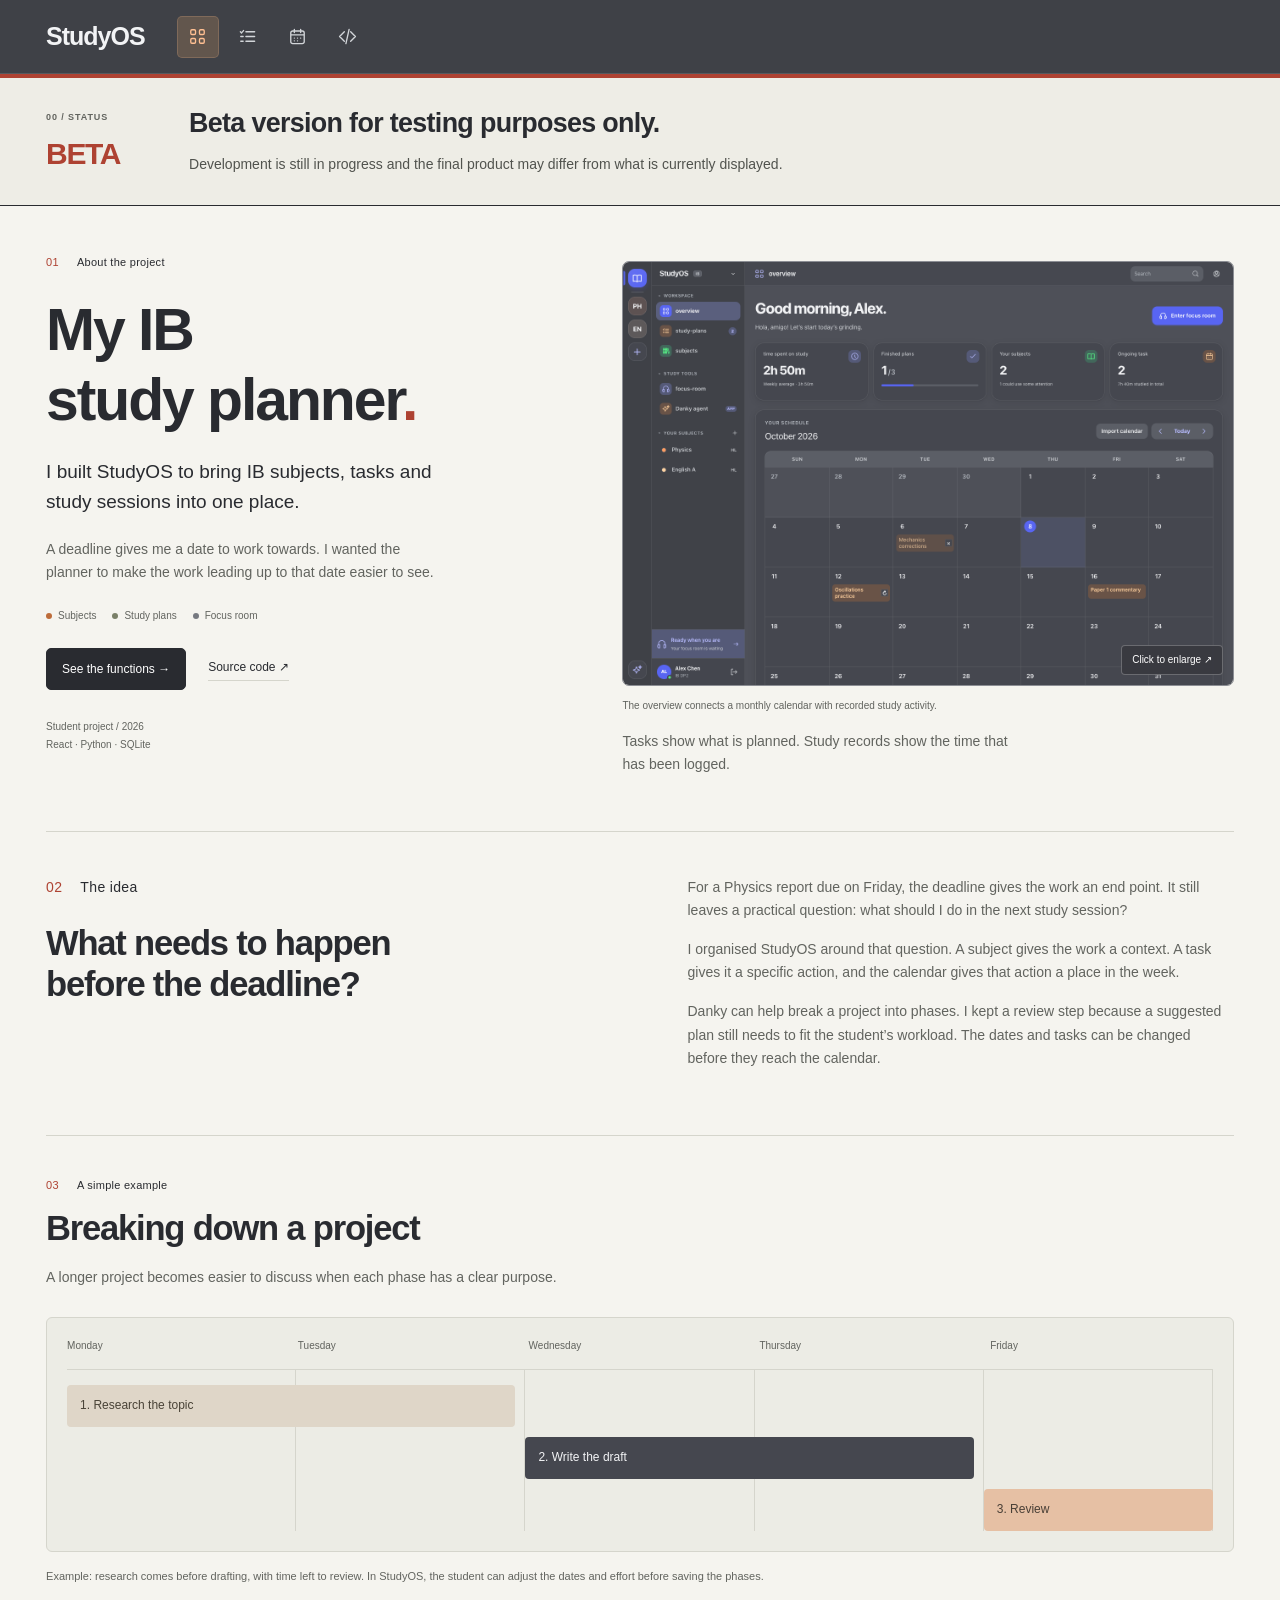
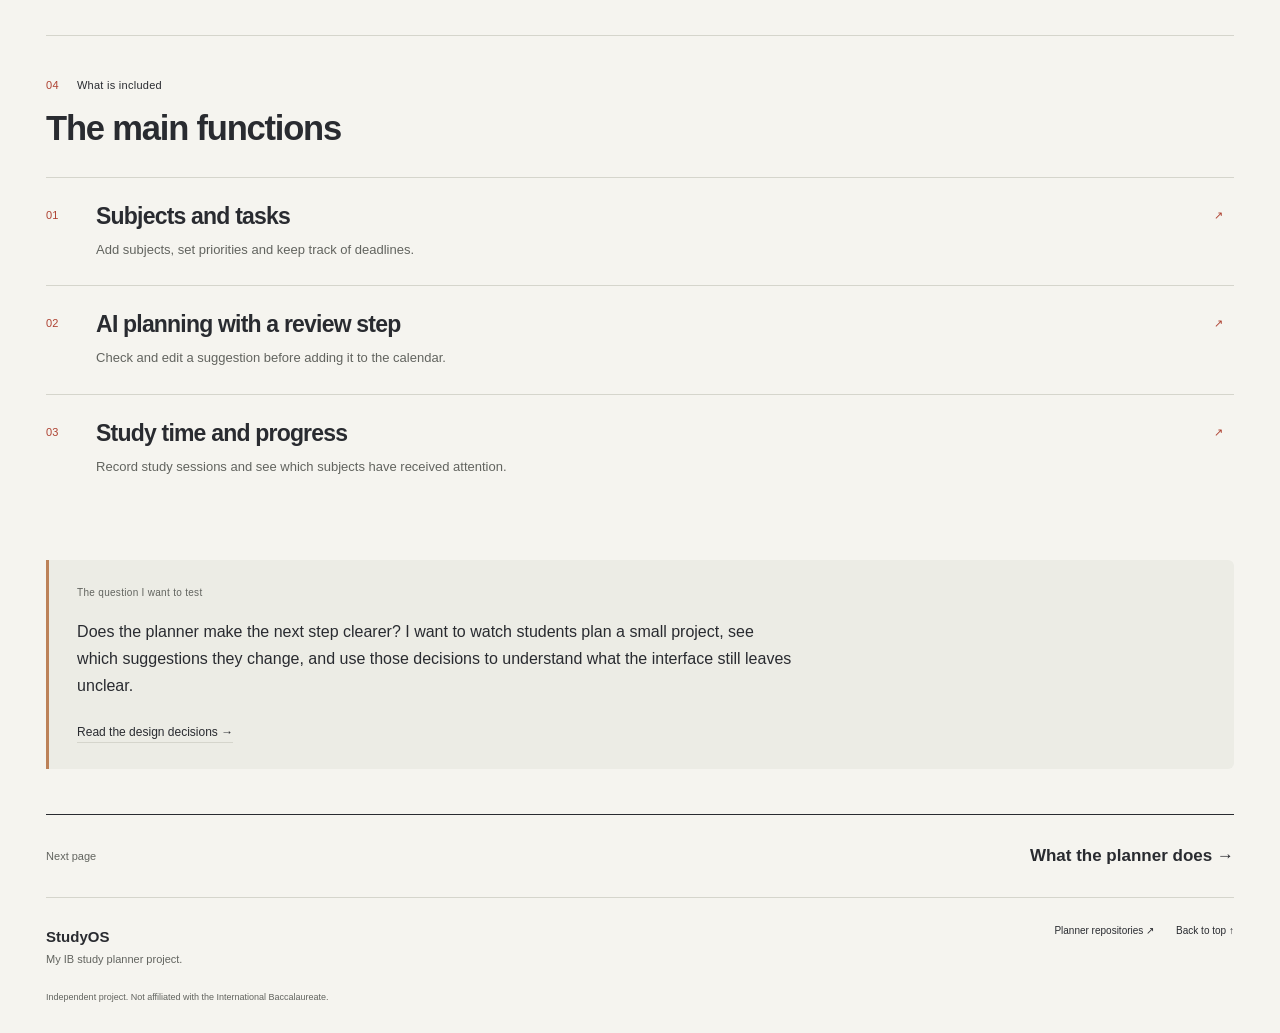
==== commit 0a84053e: "Simplify navigation to four icons and focus source page on the product" ====
--- a/index.html
+++ b/index.html
@@ -1,12 +1,12 @@
 <!doctype html>
-<html lang="en"><head><meta charset="utf-8"><meta name="viewport" content="width=device-width, initial-scale=1"><meta name="description" content="StudyOS is my IB study planner project. Here are its functions, the building plan and the source code."><meta name="theme-color" content="#3f4147"><title>My IB study planner | StudyOS</title><link rel="icon" href="assets/favicon.svg" type="image/svg+xml"><link rel="stylesheet" href="assets/styles.css"><script src="assets/main.js" defer></script></head><body><a class="skip" href="#main">Skip to content</a>
-<header class="sidebar"><div class="sidebar-heading"><a class="brand" href="index.html"><svg width="20" height="20" viewBox="0 0 24 24" fill="none" stroke="currentColor" stroke-width="1.7" stroke-linecap="round" stroke-linejoin="round" aria-hidden="true"><path d="M12 6c-3-2-6-2-9-1v14c3-1 6-1 9 1m0-14c3-2 6-2 9-1v14c-3-1-6-1-9 1V6Z"/></svg><span>StudyOS</span><span class="workspace-tag">IB</span></a><button class="menu-toggle" aria-expanded="false" aria-controls="navigation" hidden>Menu +</button></div><nav id="navigation" aria-label="Main navigation"><p class="nav-group">MY PROJECT</p><a href="index.html" aria-current="page"><span class="nav-icon"><svg width="20" height="20" viewBox="0 0 24 24" fill="none" stroke="currentColor" stroke-width="1.7" stroke-linecap="round" stroke-linejoin="round" aria-hidden="true"><path d="M5 3.5h3A1.5 1.5 0 0 1 9.5 5v3A1.5 1.5 0 0 1 8 9.5H5A1.5 1.5 0 0 1 3.5 8V5A1.5 1.5 0 0 1 5 3.5Zm11 0h3A1.5 1.5 0 0 1 20.5 5v3A1.5 1.5 0 0 1 19 9.5h-3A1.5 1.5 0 0 1 14.5 8V5A1.5 1.5 0 0 1 16 3.5ZM5 14.5h3A1.5 1.5 0 0 1 9.5 16v3A1.5 1.5 0 0 1 8 20.5H5A1.5 1.5 0 0 1 3.5 19v-3A1.5 1.5 0 0 1 5 14.5Zm11 0h3a1.5 1.5 0 0 1 1.5 1.5v3a1.5 1.5 0 0 1-1.5 1.5h-3a1.5 1.5 0 0 1-1.5-1.5v-3a1.5 1.5 0 0 1 1.5-1.5Z"/></svg></span><span>Overview</span><span class="nav-number">01</span></a><a href="product.html"><span class="nav-icon"><svg width="20" height="20" viewBox="0 0 24 24" fill="none" stroke="currentColor" stroke-width="1.7" stroke-linecap="round" stroke-linejoin="round" aria-hidden="true"><path d="m3 6 1.5 1.5L7 4.5M10 6h11M3.5 12h3M10 12h11M3.5 18h3M10 18h11"/></svg></span><span>Functions</span><span class="nav-number">02</span></a><a href="development.html"><span class="nav-icon"><svg width="20" height="20" viewBox="0 0 24 24" fill="none" stroke="currentColor" stroke-width="1.7" stroke-linecap="round" stroke-linejoin="round" aria-hidden="true"><path d="M8 3v4m8-4v4M3.5 10h17M6 5h12a2.5 2.5 0 0 1 2.5 2.5v11A2.5 2.5 0 0 1 18 21H6a2.5 2.5 0 0 1-2.5-2.5v-11A2.5 2.5 0 0 1 6 5ZM8 14h.01M12 14h.01M16 14h.01M8 17.5h.01M12 17.5h.01"/></svg></span><span>Building plan</span><span class="nav-number">03</span></a><a href="source.html"><span class="nav-icon"><svg width="20" height="20" viewBox="0 0 24 24" fill="none" stroke="currentColor" stroke-width="1.7" stroke-linecap="round" stroke-linejoin="round" aria-hidden="true"><path d="m8 6-6 6 6 6m8-12 6 6-6 6m-2-15-4 18"/></svg></span><span>Source code</span><span class="nav-number">04</span></a><div class="sidebar-note"><p class="nav-group">ABOUT THIS SITE</p><p>The functions, the code,<br>and what I am working on.</p><a href="source.html" class="sidebar-source">View the repositories <svg width="20" height="20" viewBox="0 0 24 24" fill="none" stroke="currentColor" stroke-width="1.7" stroke-linecap="round" stroke-linejoin="round" aria-hidden="true"><path d="M5 12h14m-5-5 5 5-5 5"/></svg></a></div></nav><div class="sidebar-bottom"><span class="project-avatar">IB</span><div><b>My study planner</b><small>Student project · 2026</small></div><i aria-hidden="true"></i></div></header><div class="site-content"><div class="topbar"><span><svg width="20" height="20" viewBox="0 0 24 24" fill="none" stroke="currentColor" stroke-width="1.7" stroke-linecap="round" stroke-linejoin="round" aria-hidden="true"><path d="M5 3.5h3A1.5 1.5 0 0 1 9.5 5v3A1.5 1.5 0 0 1 8 9.5H5A1.5 1.5 0 0 1 3.5 8V5A1.5 1.5 0 0 1 5 3.5Zm11 0h3A1.5 1.5 0 0 1 20.5 5v3A1.5 1.5 0 0 1 19 9.5h-3A1.5 1.5 0 0 1 14.5 8V5A1.5 1.5 0 0 1 16 3.5ZM5 14.5h3A1.5 1.5 0 0 1 9.5 16v3A1.5 1.5 0 0 1 8 20.5H5A1.5 1.5 0 0 1 3.5 19v-3A1.5 1.5 0 0 1 5 14.5Zm11 0h3a1.5 1.5 0 0 1 1.5 1.5v3a1.5 1.5 0 0 1-1.5 1.5h-3a1.5 1.5 0 0 1-1.5-1.5v-3a1.5 1.5 0 0 1 1.5-1.5Z"/></svg><b>Overview</b></span><a href="source.html">Project files ↗</a></div>
+<html lang="en"><head><meta charset="utf-8"><meta name="viewport" content="width=device-width, initial-scale=1"><meta name="description" content="StudyOS is my IB study planner project. Here are its functions, the building plan and the source code."><meta name="theme-color" content="#3f4147"><title>My IB study planner | StudyOS</title><link rel="icon" href="assets/favicon.svg" type="image/svg+xml"><link rel="stylesheet" href="assets/styles.css?v=2c1c6234475f"><script src="assets/main.js?v=c534443255a2" defer></script></head><body><a class="skip" href="#main">Skip to content</a>
+<header class="compact-header"><div class="wrap compact-header-inner"><a class="compact-brand" href="index.html" aria-label="StudyOS home">StudyOS</a><nav class="compact-nav" aria-label="Main navigation"><a href="index.html" aria-current="page" aria-label="Overview" title="Overview"><svg width="20" height="20" viewBox="0 0 24 24" fill="none" stroke="currentColor" stroke-width="1.7" stroke-linecap="round" stroke-linejoin="round" aria-hidden="true"><path d="M5 3.5h3A1.5 1.5 0 0 1 9.5 5v3A1.5 1.5 0 0 1 8 9.5H5A1.5 1.5 0 0 1 3.5 8V5A1.5 1.5 0 0 1 5 3.5Zm11 0h3A1.5 1.5 0 0 1 20.5 5v3A1.5 1.5 0 0 1 19 9.5h-3A1.5 1.5 0 0 1 14.5 8V5A1.5 1.5 0 0 1 16 3.5ZM5 14.5h3A1.5 1.5 0 0 1 9.5 16v3A1.5 1.5 0 0 1 8 20.5H5A1.5 1.5 0 0 1 3.5 19v-3A1.5 1.5 0 0 1 5 14.5Zm11 0h3a1.5 1.5 0 0 1 1.5 1.5v3a1.5 1.5 0 0 1-1.5 1.5h-3a1.5 1.5 0 0 1-1.5-1.5v-3a1.5 1.5 0 0 1 1.5-1.5Z"/></svg></a><a href="product.html" aria-label="Functions" title="Functions"><svg width="20" height="20" viewBox="0 0 24 24" fill="none" stroke="currentColor" stroke-width="1.7" stroke-linecap="round" stroke-linejoin="round" aria-hidden="true"><path d="m3 6 1.5 1.5L7 4.5M10 6h11M3.5 12h3M10 12h11M3.5 18h3M10 18h11"/></svg></a><a href="development.html" aria-label="Building plan" title="Building plan"><svg width="20" height="20" viewBox="0 0 24 24" fill="none" stroke="currentColor" stroke-width="1.7" stroke-linecap="round" stroke-linejoin="round" aria-hidden="true"><path d="M8 3v4m8-4v4M3.5 10h17M6 5h12a2.5 2.5 0 0 1 2.5 2.5v11A2.5 2.5 0 0 1 18 21H6a2.5 2.5 0 0 1-2.5-2.5v-11A2.5 2.5 0 0 1 6 5ZM8 14h.01M12 14h.01M16 14h.01M8 17.5h.01M12 17.5h.01"/></svg></a><a href="source.html" aria-label="Product source code" title="Product source code"><svg width="20" height="20" viewBox="0 0 24 24" fill="none" stroke="currentColor" stroke-width="1.7" stroke-linecap="round" stroke-linejoin="round" aria-hidden="true"><path d="m8 6-6 6 6 6m8-12 6 6-6 6m-2-15-4 18"/></svg></a></nav></div></header><div class="site-content"><aside class="beta-banner" role="note" aria-label="Development status"><div class="beta-index"><span>00 / STATUS</span><b>BETA</b></div><div class="beta-message"><strong>Beta version for testing purposes only.</strong><p>Development is still in progress and the final product may differ from what is currently displayed.</p></div></aside>
 <main id="main">
-<section class="wrap home-intro"><div><p class="section-label"><span>01</span>About the project</p><h1>My IB<br>study planner<span class="red">.</span></h1><p class="intro-text">This is StudyOS. I built it to keep IB subjects, study tasks and study time in one place.</p><p>This website shows what the planner does, how I put the parts together, and what I still want to improve.</p><div class="subject-strip" aria-label="Parts of the planner"><span><i></i>Subjects</span><span><i></i>Study plans</span><span><i></i>Focus room</span></div><div class="intro-links"><a class="button" href="product.html">See the functions →</a><a class="simple-link" href="source.html">Source code ↗</a></div><p class="project-info">Student project / 2026<br>React · Python · SQLite</p></div><div class="intro-image"><figure class="capture"><button class="image-zoom" data-image="assets/images/overview.png" data-alt="StudyOS overview showing study records and a monthly calendar" aria-label="Enlarge: StudyOS overview showing study records and a monthly calendar"><img src="assets/images/overview.png" alt="StudyOS overview showing study records and a monthly calendar" width="1440" height="1000" loading="lazy"><span>Click to enlarge ↗</span></button><figcaption>The planner overview. Development screenshot from 8 October 2026, in the app’s own colours.</figcaption></figure><p class="image-note">The overview in StudyOS: the calendar, subjects and recorded study time.</p></div></section>
-<section class="wrap split-section"><div><p class="section-label"><span>02</span>The idea</p><h2>Why I put these<br>functions together</h2></div><div><p>IB work includes revision, coursework and longer projects. Recording a deadline is useful, but it does not explain what to do in each study session.</p><p>The idea of this project is to connect the overall plan with smaller tasks. A task belongs to a subject, can have a deadline, and can appear on the calendar. Study sessions record the time actually spent on the work.</p><p>I also added Danky, an AI assistant. It uses information from the planner to suggest tasks. The student checks the suggestion before it is saved.</p></div></section>
-<section class="wrap section"><div class="section-heading"><p class="section-label"><span>03</span>A simple example</p><h2>Breaking down a project</h2><p>This is an illustration of the planning idea, rather than a live calendar.</p></div><div class="week-example" aria-label="An example project with research on Monday and Tuesday, drafting on Wednesday and Thursday, and review on Friday"><div class="week-days"><span>Monday</span><span>Tuesday</span><span>Wednesday</span><span>Thursday</span><span>Friday</span></div><div class="week-tasks"><span class="research">1. Research the topic</span><span class="draft">2. Write the draft</span><span class="review">3. Review</span></div></div><p class="small-note">The phases are an example. In the planner, I can review their dates and effort before adding them to the calendar.</p></section>
+<section class="wrap home-intro"><div><p class="section-label"><span>01</span>About the project</p><h1>My IB<br>study planner<span class="red">.</span></h1><p class="intro-text">I built StudyOS to bring IB subjects, tasks and study sessions into one place.</p><p>A deadline gives me a date to work towards. I wanted the planner to make the work leading up to that date easier to see.</p><div class="subject-strip" aria-label="Parts of the planner"><span><i></i>Subjects</span><span><i></i>Study plans</span><span><i></i>Focus room</span></div><div class="intro-links"><a class="button" href="product.html">See the functions →</a><a class="simple-link" href="source.html">Source code ↗</a></div><p class="project-info">Student project / 2026<br>React · Python · SQLite</p></div><div class="intro-image"><figure class="capture"><button class="image-zoom" data-image="assets/images/overview.png" data-alt="StudyOS overview showing study records and a monthly calendar" aria-label="Enlarge: StudyOS overview showing study records and a monthly calendar"><img src="assets/images/overview.png" alt="StudyOS overview showing study records and a monthly calendar" width="1440" height="1000" loading="lazy"><span>Click to enlarge ↗</span></button><figcaption>The overview connects a monthly calendar with recorded study activity.</figcaption></figure><p class="image-note">Tasks show what is planned. Study records show the time that has been logged.</p></div></section>
+<section class="wrap split-section"><div><p class="section-label"><span>02</span>The idea</p><h2>What needs to happen<br>before the deadline?</h2></div><div><p>For a Physics report due on Friday, the deadline gives the work an end point. It still leaves a practical question: what should I do in the next study session?</p><p>I organised StudyOS around that question. A subject gives the work a context. A task gives it a specific action, and the calendar gives that action a place in the week.</p><p>Danky can help break a project into phases. I kept a review step because a suggested plan still needs to fit the student’s workload. The dates and tasks can be changed before they reach the calendar.</p></div></section>
+<section class="wrap section"><div class="section-heading"><p class="section-label"><span>03</span>A simple example</p><h2>Breaking down a project</h2><p>A longer project becomes easier to discuss when each phase has a clear purpose.</p></div><div class="week-example" aria-label="An example project with research on Monday and Tuesday, drafting on Wednesday and Thursday, and review on Friday"><div class="week-days"><span>Monday</span><span>Tuesday</span><span>Wednesday</span><span>Thursday</span><span>Friday</span></div><div class="week-tasks"><span class="research">1. Research the topic</span><span class="draft">2. Write the draft</span><span class="review">3. Review</span></div></div><p class="small-note">Example: research comes before drafting, with time left to review. In StudyOS, the student can adjust the dates and effort before saving the phases.</p></section>
 <section class="wrap section"><div class="section-heading"><p class="section-label"><span>04</span>What is included</p><h2>The main functions</h2></div><div class="feature-list"><a href="product.html#organise"><span>01</span><div><h3>Subjects and tasks</h3><p>Add subjects, set priorities and keep track of deadlines.</p></div><span>↗</span></a><a href="product.html#review"><span>02</span><div><h3>AI planning with a review step</h3><p>Check and edit a suggestion before adding it to the calendar.</p></div><span>↗</span></a><a href="product.html#study"><span>03</span><div><h3>Study time and progress</h3><p>Record study sessions and see which subjects have received attention.</p></div><span>↗</span></a></div></section>
-<section class="wrap personal-note"><p class="note-label">A note about this project</p><p>I am still developing StudyOS. The functions are in the project, but I would need more testing with students before saying that it improves how people study.</p><a class="simple-link" href="development.html">See the building plan →</a></section><div class="wrap next-page"><span>Next page</span><a href="product.html">What the planner does →</a></div>
+<section class="wrap personal-note"><p class="note-label">The question I want to test</p><p>Does the planner make the next step clearer? I want to watch students plan a small project, see which suggestions they change, and use those decisions to understand what the interface still leaves unclear.</p><a class="simple-link" href="development.html">Read the design decisions →</a></section><div class="wrap next-page"><span>Next page</span><a href="product.html">What the planner does →</a></div>
 </main>
-<footer class="wrap site-footer"><p><b>StudyOS</b><br>My IB study planner project.</p><div><a href="source.html">GitHub repositories ↗</a><a href="#main">Back to top ↑</a></div><small>Independent project. Not affiliated with the International Baccalaureate.</small></footer></div>
-<dialog class="image-dialog" aria-labelledby="image-title"><div class="dialog-top"><p id="image-title">Product screenshot</p><button class="close-dialog" aria-label="Close enlarged screenshot">Close ×</button></div><img alt=""><p class="dialog-note">Actual development interface. Click Close or press Escape to return.</p></dialog></body></html>+<footer class="wrap site-footer"><p><b>StudyOS</b><br>My IB study planner project.</p><div><a href="source.html">Planner repositories ↗</a><a href="#main">Back to top ↑</a></div><small>Independent project. Not affiliated with the International Baccalaureate.</small></footer></div>
+<dialog class="image-dialog" aria-labelledby="image-title"><div class="dialog-top"><p id="image-title">Product screenshot</p><button class="close-dialog" aria-label="Close enlarged screenshot">Close ×</button></div><img alt=""><p class="dialog-note">Click Close or press Escape to return.</p></dialog></body></html>
--- a/assets/styles.css
+++ b/assets/styles.css
@@ -35,37 +35,7 @@
 .wrap { width: calc(100% - var(--gutter)*2); max-width: 1200px; margin-inline: auto; }
 .skip { position: fixed; top: -100px; left: 20px; padding: 12px 20px; color: white; background: var(--ink); z-index: 100; }
 .skip:focus { top: 12px; }
-.sidebar { position: fixed; inset: 0 auto 0 0; width: var(--sidebar-width); background: var(--rail); color: var(--light); display: flex; flex-direction: column; border-right: 1px solid #ffffff15; z-index: 15; }
-.sidebar-heading { padding: 23px 19px; border-bottom: 1px solid #ffffff1f; min-height: 77px; display: flex; align-items: center; justify-content: space-between; }
-.brand { display: flex; gap: 10px; align-items: center; font-size: 21px; font-weight: 700; letter-spacing: -.04em; }
-.brand > svg { color: var(--peach); }
-.workspace-tag { font-size: 9px; font-weight: 500; letter-spacing: .03em; padding: 0 5px; border: 1px solid #ffffff25; border-radius: 4px; color: #d2d5d9; }
-#navigation { padding: 28px 11px; overflow-y: auto; flex: 1; }
-.nav-group { font-size: 9px; font-weight: 650; letter-spacing: .11em; color: #b5bac1; margin: 0 10px 13px; }
-#navigation > a { display: flex; align-items: center; gap: 9px; font-size: 13px; line-height: 1.35; padding: 10px 9px; margin-bottom: 6px; border-radius: 7px; color: #d2d5d9; border: 1px solid transparent; }
-.nav-icon { display: flex; color: #b5bac1; }
-.nav-icon svg { width: 17px; height: 17px; }
-.nav-number { font-size: 9px; margin-left: auto; color: #b5bac1; }
-#navigation > a:hover { background: #ffffff0d; color: white; }
-#navigation > a[aria-current=page] { background: #62564d; color: #fff2e8; border-color: #ffbf9225; }
-#navigation > a[aria-current=page] .nav-icon, #navigation > a[aria-current=page] .nav-number { color: var(--peach); }
-.sidebar-note { margin: 31px 10px 0; border-top: 1px solid #ffffff1a; padding-top: 23px; }
-.sidebar-note .nav-group { margin-left: 0; }
-.sidebar-note > p:not(.nav-group) { font-size: 12px; line-height: 1.6; color: #c5c8ce; }
-.sidebar-source { font-size: 11px; display: inline-flex; align-items: center; gap: 9px; color: var(--peach); }
-.sidebar-source svg { width: 15px; }
-.sidebar-bottom { display: flex; align-items: center; gap: 10px; border-top: 1px solid #ffffff1a; padding: 17px 13px; background: #383a40; }
-.project-avatar { display: grid; place-items: center; width: 32px; height: 32px; border-radius: 10px; background: #66564b; color: #ffdcbd; font-size: 11px; }
-.sidebar-bottom b { display: block; font-size: 12px; font-weight: 600; line-height: 1.5; }
-.sidebar-bottom small { display: block; font-size: 10px; color: #b5bac1; }
-.sidebar-bottom i { width: 5px; height: 5px; background: var(--green); border-radius: 50%; margin-left: auto; }
-.menu-toggle { display: none; background: none; color: inherit; border: 1px solid #ffffff40; border-radius: 5px; font-size: 12px; padding: 7px 10px; }
-.site-content { margin-left: var(--sidebar-width); min-height: 100vh; }
-.topbar { min-height: 77px; padding-inline: var(--gutter); display: flex; align-items: center; justify-content: space-between; border-bottom: 1px solid var(--line); gap: 20px; }
-.topbar > span { display: flex; align-items: center; gap: 11px; }
-.topbar svg { width: 17px; color: var(--muted); }
-.topbar b { font-size: 13px; font-weight: 600; }
-.topbar > a { font-size: 11px; color: var(--muted); border-bottom: 1px solid var(--line); }
+.site-content { margin-left: 0; min-height: 100vh; }
 .section-label { font-size: 11px; display: flex; align-items: baseline; gap: 18px; font-weight: 500; letter-spacing: .025em; margin-bottom: 24px; }
 .section-label > span { color: var(--red); font-variant-numeric: tabular-nums; }
 .home-intro { padding-block: 47px 55px; display: grid; grid-template-columns: .95fr 1.15fr; gap: 6%; align-items: start; }
@@ -225,23 +195,11 @@
 .image-dialog > img { max-height: 75dvh; width: auto; margin: auto; }
 .dialog-note { font-size: 10px; color: #d2d5d9; margin: 12px 0 0; }
 @media (min-width:1650px) { .home-intro { gap: 7%; } .intro-text { font-size: 21px; } }
-@media (max-width:1100px) { :root { --sidebar-width: 192px; --gutter: 29px; } .brand { font-size: 19px; gap: 7px; } .sidebar-heading { padding-inline: 16px; } #navigation > a { font-size: 12px; gap: 7px; } .nav-number { display: none; } .home-intro { grid-template-columns: 1fr; gap: 34px; } .home-intro > div:first-child { display: grid; grid-template-columns: 1fr 1fr; gap: 0 25px; align-items: start; } .home-intro .section-label { grid-column: 1/-1; } .home-intro h1 { grid-row: 2/6; font-size: 54px; } .home-intro .intro-text { font-size: 18px; } .home-intro .subject-strip { margin: 8px 0 20px; } .home-intro .intro-links { grid-column: 1/-1; margin-top: 10px; } .home-intro .project-info { grid-column: 1/-1; } .intro-image { max-width: 800px; padding: 0; } .split-section { gap: 6%; } .demo-content { gap: 5%; padding: 22px; } .demo-content h3 { font-size: 24px; } .demo-heading { flex-direction: column; gap: 3px; } .system-flow h3 { font-size: 20px; } .data-map { padding: 23px; } .data-branches { gap: 12px; } .data-branches article { padding: 19px 12px; } .data-branches h3 { font-size: 18px; } }
+@media (max-width:1100px) { :root { --sidebar-width: 192px; --gutter: 29px; } .home-intro { grid-template-columns: 1fr; gap: 34px; } .home-intro > div:first-child { display: grid; grid-template-columns: 1fr 1fr; gap: 0 25px; align-items: start; } .home-intro .section-label { grid-column: 1/-1; } .home-intro h1 { grid-row: 2/6; font-size: 54px; } .home-intro .intro-text { font-size: 18px; } .home-intro .subject-strip { margin: 8px 0 20px; } .home-intro .intro-links { grid-column: 1/-1; margin-top: 10px; } .home-intro .project-info { grid-column: 1/-1; } .intro-image { max-width: 800px; padding: 0; } .split-section { gap: 6%; } .demo-content { gap: 5%; padding: 22px; } .demo-content h3 { font-size: 24px; } .demo-heading { flex-direction: column; gap: 3px; } .system-flow h3 { font-size: 20px; } .data-map { padding: 23px; } .data-branches { gap: 12px; } .data-branches article { padding: 19px 12px; } .data-branches h3 { font-size: 18px; } }
 @media (max-width:760px) {
   :root { --gutter: 23px; }
   html { scroll-padding-top: 25px; }
-  .sidebar { position: static; width: auto; min-height: 0; }
-  .sidebar-heading { min-height: 73px; padding: 20px var(--gutter); }
-  .brand { font-size: 22px; gap: 10px; }
-  .brand > svg { width: 22px; }
-  .menu-toggle:not([hidden]) { display: block; }
-  .sidebar-bottom, .sidebar-note, .nav-group { display: none; }
-  #navigation { padding: 15px var(--gutter); display: grid; grid-template-columns: 1fr 1fr; gap: 7px; }
-  #navigation > a { margin: 0; padding: 11px; font-size: 12px; }
-  .js #navigation:not(.is-open) { display: none; }
   .site-content { margin-left: 0; }
-  .topbar { min-height: 48px; }
-  .topbar b { font-size: 11px; }
-  .topbar > a { font-size: 10px; }
   .home-intro { padding-block: 30px 35px; gap: 26px; }
   .home-intro > div:first-child { display: block; }
   .home-intro h1 { font-size: clamp(43px,10.6vw,65px); margin-bottom: 20px; }
@@ -310,4 +268,29 @@
   .dialog-note { font-size: 9px; }
 }
 @media (prefers-reduced-motion:reduce) { *,*::before,*::after { transition: none!important; animation: none!important; } }
-@media print { body { background: white; font-size: 11pt; } .sidebar,.topbar,.demo-actions,.next-page,.site-footer>div,.image-dialog,.image-zoom>span { display: none!important; } .site-content { margin: 0; } .wrap { width: 100%; max-width: none; } .home-intro { grid-template-columns: 1fr 1fr; padding-top: 0; } .home-intro > div:first-child { display: block; } h1,.home-intro h1 { font-size: 38pt; } h2 { font-size: 23pt; } .section,.split-section { padding-block: 25px; } .capture,.system-flow,.data-map { break-inside: avoid; } .demo { background: white; color: black; } .demo p,.proposal .small-note,.proposal label,.proposal-row small { color: black; } .proposal { background: #eee; } .proposal input { background: white; color: black; } .image-zoom img { max-height: 400px; object-fit: contain; } }
+@media print { body { background: white; font-size: 11pt; } .demo-actions,.next-page,.site-footer>div,.image-dialog,.image-zoom>span { display: none!important; } .site-content { margin: 0; } .wrap { width: 100%; max-width: none; } .home-intro { grid-template-columns: 1fr 1fr; padding-top: 0; } .home-intro > div:first-child { display: block; } h1,.home-intro h1 { font-size: 38pt; } h2 { font-size: 23pt; } .section,.split-section { padding-block: 25px; } .capture,.system-flow,.data-map { break-inside: avoid; } .demo { background: white; color: black; } .demo p,.proposal .small-note,.proposal label,.proposal-row small { color: black; } .proposal { background: #eee; } .proposal input { background: white; color: black; } .image-zoom img { max-height: 400px; object-fit: contain; } }
+
+/* One clear status notice, aligned with the same grid as the project content. */
+.beta-banner { display: grid; grid-template-columns: 115px minmax(0,1fr); gap: 28px; padding: 29px var(--gutter) 30px; border-top: 4px solid var(--red); border-bottom: 1px solid var(--ink); background: #eeede6; }
+.beta-index { padding-top: 3px; }
+.beta-index span { display: block; font-size: 9px; letter-spacing: .1em; font-weight: 600; color: var(--muted); }
+.beta-index b { display: block; font-size: 30px; line-height: 1.1; letter-spacing: -.045em; color: var(--red); margin-top: 12px; font-weight: 650; }
+.beta-message { max-width: 900px; }
+.beta-message strong { display: block; font-size: clamp(21px,2.1vw,29px); line-height: 1.25; font-weight: 600; letter-spacing: -.025em; }
+.beta-message p { font-size: 14px; line-height: 1.6; margin: 12px 0 0; max-width: 690px; color: #51534e; }
+@media (max-width:1100px) { .beta-banner { grid-template-columns: 85px minmax(0,1fr); gap: 20px; } }
+@media (max-width:760px) { .beta-banner { grid-template-columns: 1fr; gap: 18px; padding-block: 23px 25px; } .beta-index { display:flex; align-items: baseline; justify-content: space-between; padding: 0; } .beta-index b { margin: 0; font-size: 23px; } .beta-message strong { font-size: 23px; } .beta-message p { font-size: 13px; margin-top: 11px; } }
+@media print { .beta-banner { grid-template-columns: 80px 1fr; gap: 20px; padding: 15px 0; background: white; } .beta-message strong { font-size: 16pt; } .beta-message p { font-size: 10pt; } }
+
+/* Compact global navigation: brand and four always-visible destinations. */
+.compact-header { background: var(--rail); color: var(--light); border-bottom: 1px solid #ffffff20; }
+.compact-header-inner { min-height: 73px; display: flex; align-items: center; gap: 32px; }
+.compact-brand { font-size: 25px; font-weight: 700; line-height: 1; letter-spacing: -.04em; }
+.compact-nav { display: flex; align-items: center; gap: 8px; }
+.compact-nav a { width: 42px; height: 42px; display: grid; place-items: center; border: 1px solid transparent; border-radius: 5px; color: #d2d5d9; }
+.compact-nav svg { width: 19px; height: 19px; }
+.compact-nav a:hover { color: white; background: #ffffff12; }
+.compact-nav a[aria-current=page] { background: #62564d; color: var(--peach); border-color: #ffbf9230; }
+.compact-header :focus-visible { outline-color: var(--peach); }
+@media (max-width:480px) { .compact-header-inner { min-height: 66px; gap: 16px; } .compact-brand { font-size: 22px; } .compact-nav { gap: 3px; } .compact-nav a { width: 36px; height: 38px; } .compact-nav svg { width: 18px; height: 18px; } }
+@media print { .compact-header { display: none; } }
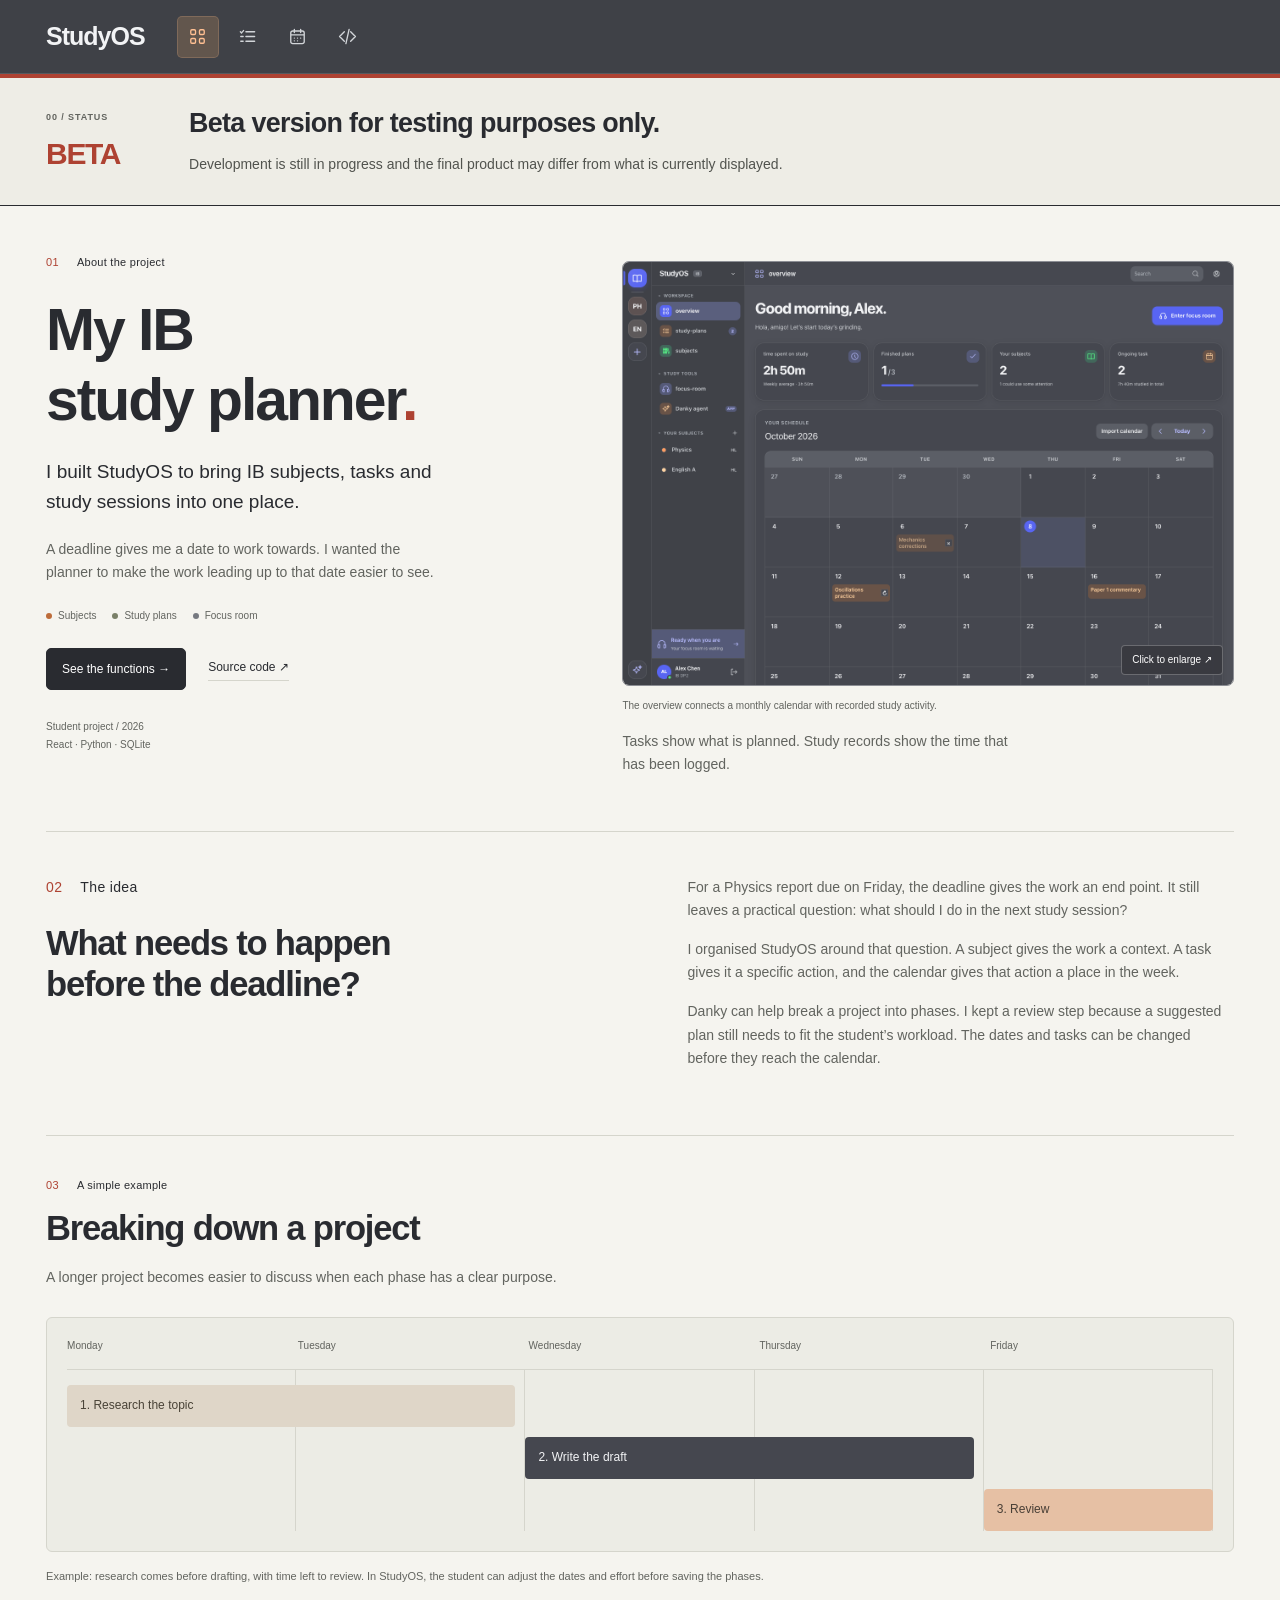
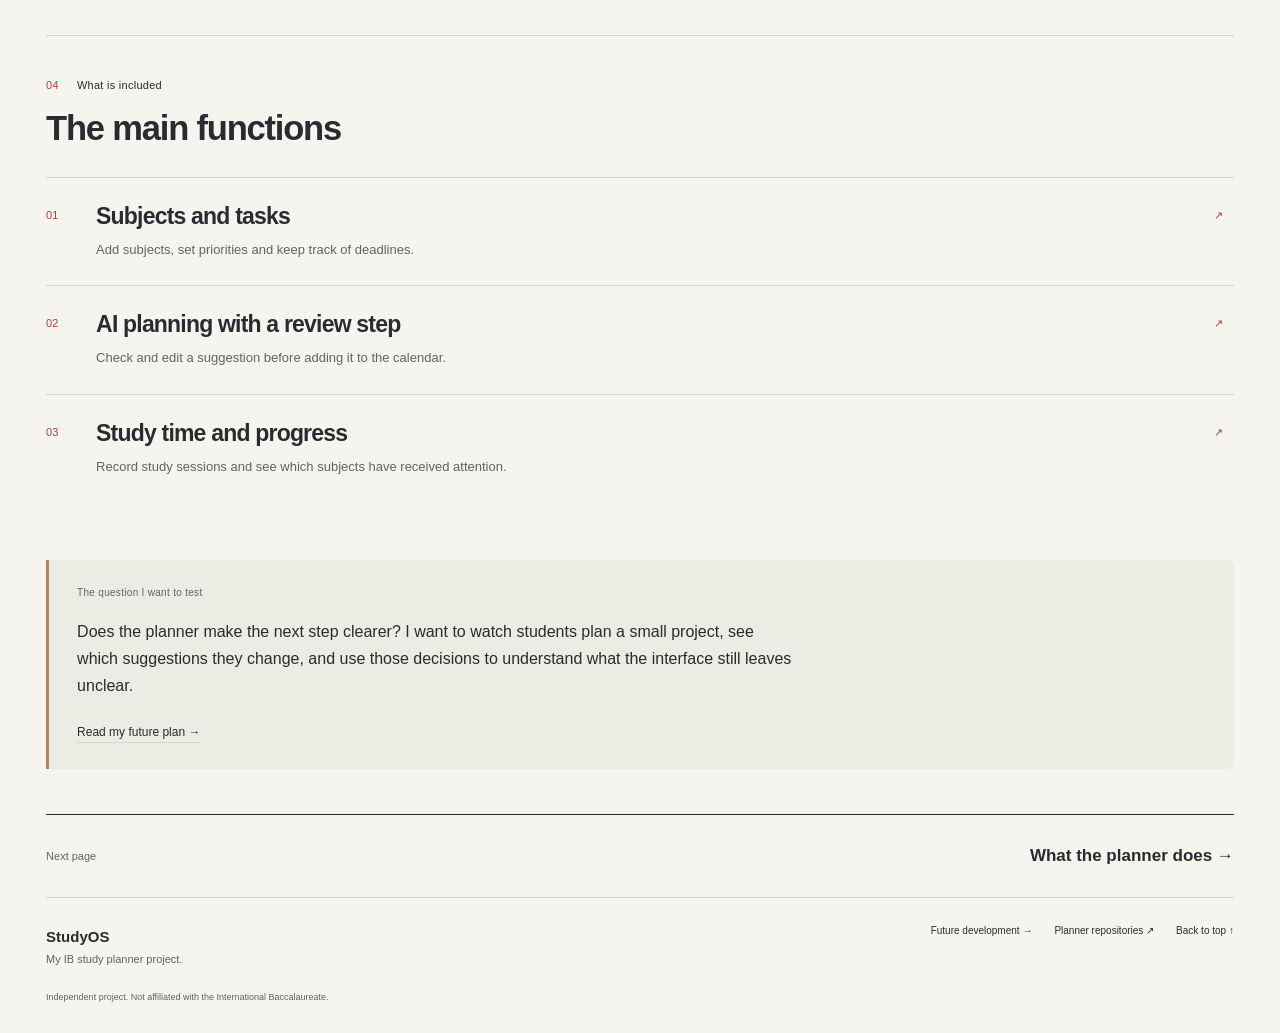
==== commit 34d7b160: "Add a future development essay page and connect showcase links" ====
--- a/index.html
+++ b/index.html
@@ -1,12 +1,12 @@
 <!doctype html>
-<html lang="en"><head><meta charset="utf-8"><meta name="viewport" content="width=device-width, initial-scale=1"><meta name="description" content="StudyOS is my IB study planner project. Here are its functions, the building plan and the source code."><meta name="theme-color" content="#3f4147"><title>My IB study planner | StudyOS</title><link rel="icon" href="assets/favicon.svg" type="image/svg+xml"><link rel="stylesheet" href="assets/styles.css?v=2c1c6234475f"><script src="assets/main.js?v=c534443255a2" defer></script></head><body><a class="skip" href="#main">Skip to content</a>
+<html lang="en"><head><meta charset="utf-8"><meta name="viewport" content="width=device-width, initial-scale=1"><meta name="description" content="StudyOS is my IB study planner project. Here are its functions, the building plan and the source code."><meta name="theme-color" content="#3f4147"><title>My IB study planner | StudyOS</title><link rel="icon" href="assets/favicon.svg" type="image/svg+xml"><link rel="stylesheet" href="assets/styles.css?v=08db4e8ad530"><script src="assets/main.js?v=c534443255a2" defer></script></head><body><a class="skip" href="#main">Skip to content</a>
 <header class="compact-header"><div class="wrap compact-header-inner"><a class="compact-brand" href="index.html" aria-label="StudyOS home">StudyOS</a><nav class="compact-nav" aria-label="Main navigation"><a href="index.html" aria-current="page" aria-label="Overview" title="Overview"><svg width="20" height="20" viewBox="0 0 24 24" fill="none" stroke="currentColor" stroke-width="1.7" stroke-linecap="round" stroke-linejoin="round" aria-hidden="true"><path d="M5 3.5h3A1.5 1.5 0 0 1 9.5 5v3A1.5 1.5 0 0 1 8 9.5H5A1.5 1.5 0 0 1 3.5 8V5A1.5 1.5 0 0 1 5 3.5Zm11 0h3A1.5 1.5 0 0 1 20.5 5v3A1.5 1.5 0 0 1 19 9.5h-3A1.5 1.5 0 0 1 14.5 8V5A1.5 1.5 0 0 1 16 3.5ZM5 14.5h3A1.5 1.5 0 0 1 9.5 16v3A1.5 1.5 0 0 1 8 20.5H5A1.5 1.5 0 0 1 3.5 19v-3A1.5 1.5 0 0 1 5 14.5Zm11 0h3a1.5 1.5 0 0 1 1.5 1.5v3a1.5 1.5 0 0 1-1.5 1.5h-3a1.5 1.5 0 0 1-1.5-1.5v-3a1.5 1.5 0 0 1 1.5-1.5Z"/></svg></a><a href="product.html" aria-label="Functions" title="Functions"><svg width="20" height="20" viewBox="0 0 24 24" fill="none" stroke="currentColor" stroke-width="1.7" stroke-linecap="round" stroke-linejoin="round" aria-hidden="true"><path d="m3 6 1.5 1.5L7 4.5M10 6h11M3.5 12h3M10 12h11M3.5 18h3M10 18h11"/></svg></a><a href="development.html" aria-label="Building plan" title="Building plan"><svg width="20" height="20" viewBox="0 0 24 24" fill="none" stroke="currentColor" stroke-width="1.7" stroke-linecap="round" stroke-linejoin="round" aria-hidden="true"><path d="M8 3v4m8-4v4M3.5 10h17M6 5h12a2.5 2.5 0 0 1 2.5 2.5v11A2.5 2.5 0 0 1 18 21H6a2.5 2.5 0 0 1-2.5-2.5v-11A2.5 2.5 0 0 1 6 5ZM8 14h.01M12 14h.01M16 14h.01M8 17.5h.01M12 17.5h.01"/></svg></a><a href="source.html" aria-label="Product source code" title="Product source code"><svg width="20" height="20" viewBox="0 0 24 24" fill="none" stroke="currentColor" stroke-width="1.7" stroke-linecap="round" stroke-linejoin="round" aria-hidden="true"><path d="m8 6-6 6 6 6m8-12 6 6-6 6m-2-15-4 18"/></svg></a></nav></div></header><div class="site-content"><aside class="beta-banner" role="note" aria-label="Development status"><div class="beta-index"><span>00 / STATUS</span><b>BETA</b></div><div class="beta-message"><strong>Beta version for testing purposes only.</strong><p>Development is still in progress and the final product may differ from what is currently displayed.</p></div></aside>
 <main id="main">
 <section class="wrap home-intro"><div><p class="section-label"><span>01</span>About the project</p><h1>My IB<br>study planner<span class="red">.</span></h1><p class="intro-text">I built StudyOS to bring IB subjects, tasks and study sessions into one place.</p><p>A deadline gives me a date to work towards. I wanted the planner to make the work leading up to that date easier to see.</p><div class="subject-strip" aria-label="Parts of the planner"><span><i></i>Subjects</span><span><i></i>Study plans</span><span><i></i>Focus room</span></div><div class="intro-links"><a class="button" href="product.html">See the functions →</a><a class="simple-link" href="source.html">Source code ↗</a></div><p class="project-info">Student project / 2026<br>React · Python · SQLite</p></div><div class="intro-image"><figure class="capture"><button class="image-zoom" data-image="assets/images/overview.png" data-alt="StudyOS overview showing study records and a monthly calendar" aria-label="Enlarge: StudyOS overview showing study records and a monthly calendar"><img src="assets/images/overview.png" alt="StudyOS overview showing study records and a monthly calendar" width="1440" height="1000" loading="lazy"><span>Click to enlarge ↗</span></button><figcaption>The overview connects a monthly calendar with recorded study activity.</figcaption></figure><p class="image-note">Tasks show what is planned. Study records show the time that has been logged.</p></div></section>
 <section class="wrap split-section"><div><p class="section-label"><span>02</span>The idea</p><h2>What needs to happen<br>before the deadline?</h2></div><div><p>For a Physics report due on Friday, the deadline gives the work an end point. It still leaves a practical question: what should I do in the next study session?</p><p>I organised StudyOS around that question. A subject gives the work a context. A task gives it a specific action, and the calendar gives that action a place in the week.</p><p>Danky can help break a project into phases. I kept a review step because a suggested plan still needs to fit the student’s workload. The dates and tasks can be changed before they reach the calendar.</p></div></section>
 <section class="wrap section"><div class="section-heading"><p class="section-label"><span>03</span>A simple example</p><h2>Breaking down a project</h2><p>A longer project becomes easier to discuss when each phase has a clear purpose.</p></div><div class="week-example" aria-label="An example project with research on Monday and Tuesday, drafting on Wednesday and Thursday, and review on Friday"><div class="week-days"><span>Monday</span><span>Tuesday</span><span>Wednesday</span><span>Thursday</span><span>Friday</span></div><div class="week-tasks"><span class="research">1. Research the topic</span><span class="draft">2. Write the draft</span><span class="review">3. Review</span></div></div><p class="small-note">Example: research comes before drafting, with time left to review. In StudyOS, the student can adjust the dates and effort before saving the phases.</p></section>
 <section class="wrap section"><div class="section-heading"><p class="section-label"><span>04</span>What is included</p><h2>The main functions</h2></div><div class="feature-list"><a href="product.html#organise"><span>01</span><div><h3>Subjects and tasks</h3><p>Add subjects, set priorities and keep track of deadlines.</p></div><span>↗</span></a><a href="product.html#review"><span>02</span><div><h3>AI planning with a review step</h3><p>Check and edit a suggestion before adding it to the calendar.</p></div><span>↗</span></a><a href="product.html#study"><span>03</span><div><h3>Study time and progress</h3><p>Record study sessions and see which subjects have received attention.</p></div><span>↗</span></a></div></section>
-<section class="wrap personal-note"><p class="note-label">The question I want to test</p><p>Does the planner make the next step clearer? I want to watch students plan a small project, see which suggestions they change, and use those decisions to understand what the interface still leaves unclear.</p><a class="simple-link" href="development.html">Read the design decisions →</a></section><div class="wrap next-page"><span>Next page</span><a href="product.html">What the planner does →</a></div>
+<section class="wrap personal-note"><p class="note-label">The question I want to test</p><p>Does the planner make the next step clearer? I want to watch students plan a small project, see which suggestions they change, and use those decisions to understand what the interface still leaves unclear.</p><a class="simple-link" href="future.html">Read my future plan →</a></section><div class="wrap next-page"><span>Next page</span><a href="product.html">What the planner does →</a></div>
 </main>
-<footer class="wrap site-footer"><p><b>StudyOS</b><br>My IB study planner project.</p><div><a href="source.html">Planner repositories ↗</a><a href="#main">Back to top ↑</a></div><small>Independent project. Not affiliated with the International Baccalaureate.</small></footer></div>
+<footer class="wrap site-footer"><p><b>StudyOS</b><br>My IB study planner project.</p><div><a href="future.html">Future development →</a><a href="source.html">Planner repositories ↗</a><a href="#main">Back to top ↑</a></div><small>Independent project. Not affiliated with the International Baccalaureate.</small></footer></div>
 <dialog class="image-dialog" aria-labelledby="image-title"><div class="dialog-top"><p id="image-title">Product screenshot</p><button class="close-dialog" aria-label="Close enlarged screenshot">Close ×</button></div><img alt=""><p class="dialog-note">Click Close or press Escape to return.</p></dialog></body></html>
--- a/assets/styles.css
+++ b/assets/styles.css
@@ -294,3 +294,11 @@
 .compact-header :focus-visible { outline-color: var(--peach); }
 @media (max-width:480px) { .compact-header-inner { min-height: 66px; gap: 16px; } .compact-brand { font-size: 22px; } .compact-nav { gap: 3px; } .compact-nav a { width: 36px; height: 38px; } .compact-nav svg { width: 18px; height: 18px; } }
 @media print { .compact-header { display: none; } }
+
+/* Future plan: a short essay on the same asymmetric reading grid. */
+.future-essay { display: grid; grid-template-columns: 1fr 1.25fr; gap: 8%; padding-block: clamp(40px,6vw,78px) clamp(48px,7vw,90px); }
+.future-heading h1 { font-size: clamp(38px,4.5vw,62px); }
+.future-copy { max-width: 62ch; border-top: 1px solid var(--line); padding-top: 23px; font-size: 18px; line-height: 1.8; }
+.future-copy p:last-child { margin-bottom: 0; }
+@media (max-width:760px) { .future-essay { grid-template-columns: 1fr; gap: 30px; } .future-heading h1 { font-size: clamp(38px,9vw,56px); } .future-copy { font-size: 16px; line-height: 1.8; padding-top: 22px; } }
+@media print { .future-essay { padding-block: 25px; } .future-copy { font-size: 11pt; } }
